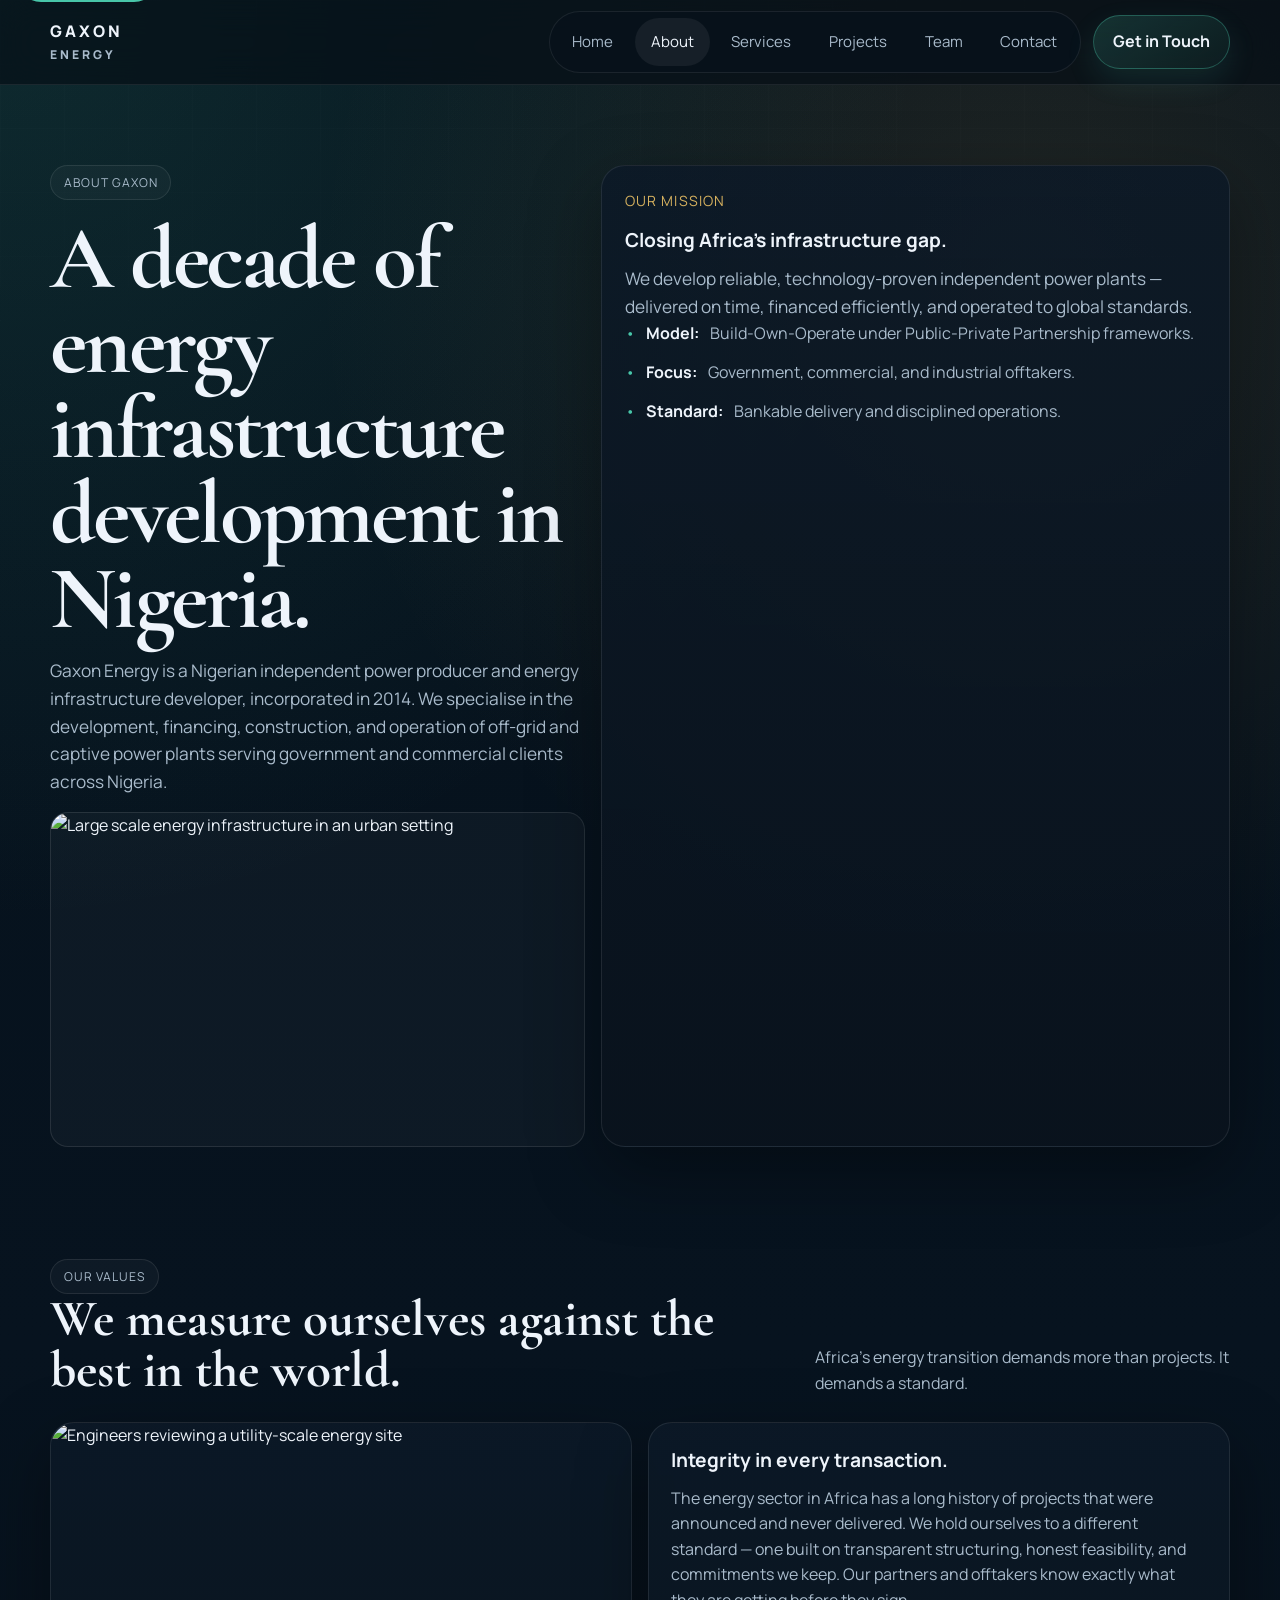
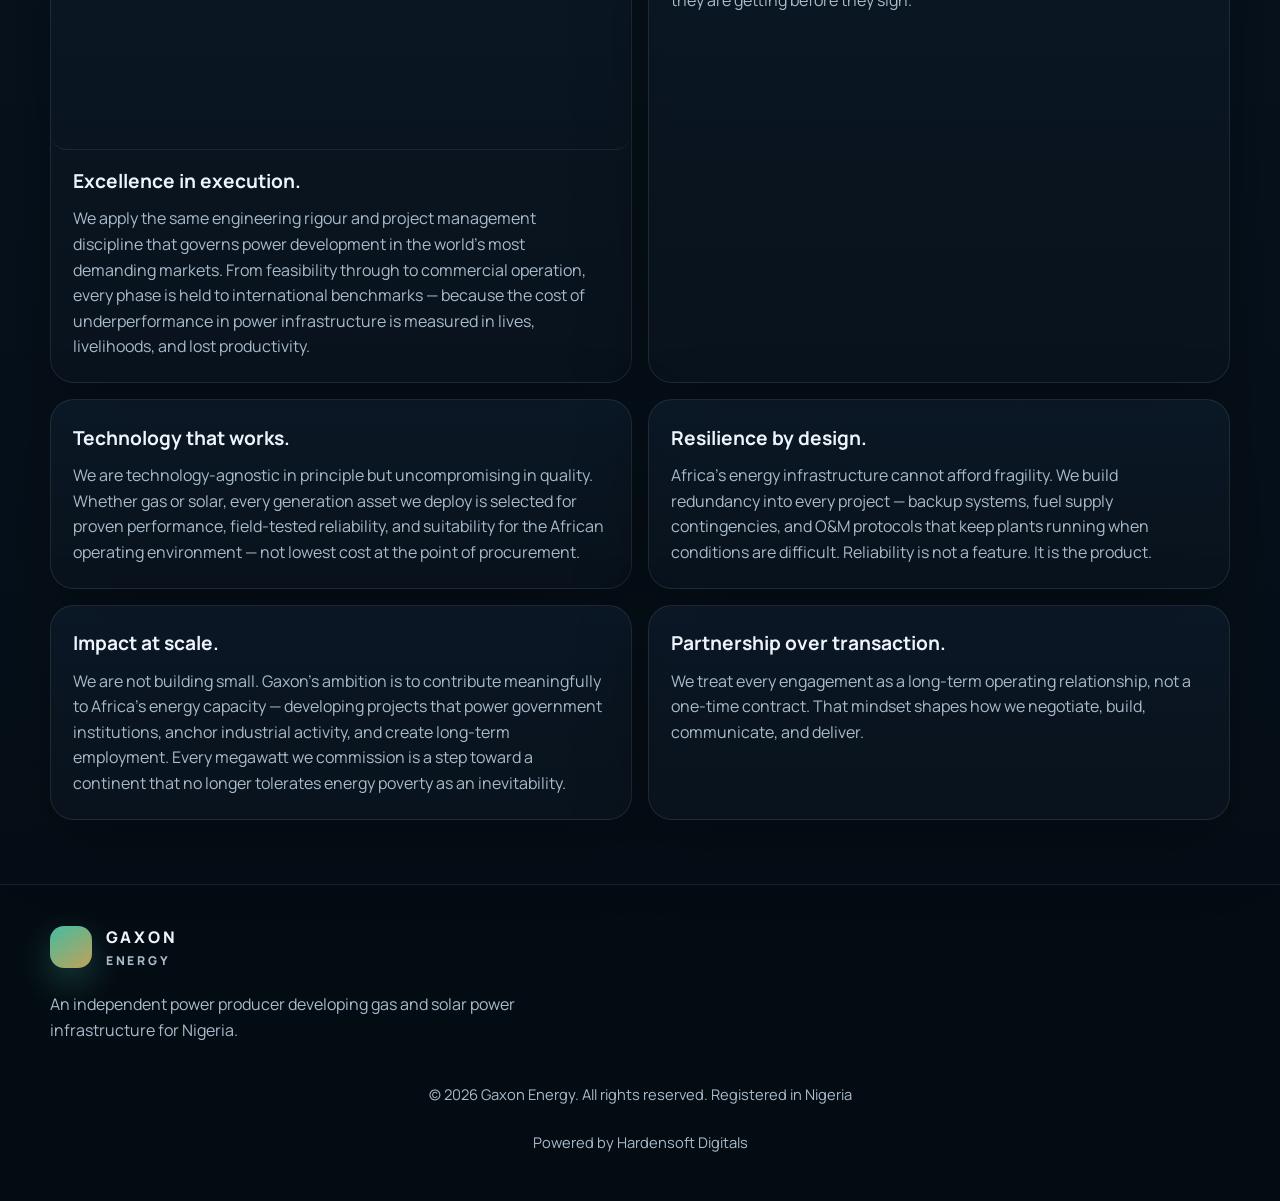
==== about.html @ ca0620dc "Add new project, services, team pages and accompanying styles and scripts - Created projects.html wi" ====
<!DOCTYPE html>
<html lang="en">
<head>
  <meta charset="UTF-8" />
  <meta name="viewport" content="width=device-width, initial-scale=1.0" />
  <meta name="theme-color" content="#07131f" />
  <title>About | Gaxon Energy</title>
  <link rel="preconnect" href="https://fonts.googleapis.com" />
  <link rel="preconnect" href="https://fonts.gstatic.com" crossorigin />
  <link href="https://fonts.googleapis.com/css2?family=Cormorant+Garamond:wght@500;600;700&family=Manrope:wght@400;500;600;700;800&display=swap" rel="stylesheet" />
  <link rel="stylesheet" href="styles.css" />
</head>
<body data-current="about">
  <a class="skip-link" href="#content">Skip to content</a>
  <header class="site-header">
    <div class="container header-shell">
      <a class="brand" href="index.html" aria-label="Gaxon Energy home"><span class="brand-text">GAXON <span>Energy</span></span></a>
      <nav class="nav" data-nav>
        <button class="menu-button" type="button" data-menu-button aria-expanded="false" aria-label="Toggle navigation"><span class="menu-icon" aria-hidden="true"></span></button>
        <div class="nav-links">
          <a data-nav-link data-page="home" href="index.html">Home</a>
          <a data-nav-link data-page="about" href="about.html">About</a>
          <a data-nav-link data-page="services" href="services.html">Services</a>
          <a data-nav-link data-page="projects" href="projects.html">Projects</a>
          <a data-nav-link data-page="team" href="team.html">Team</a>
          <a data-nav-link data-page="contact" href="contact.html">Contact</a>
        </div>
        <a class="nav-cta" href="contact.html">Get in Touch</a>
      </nav>
    </div>
  </header>

  <main id="content">
    <section class="page-hero">
      <div class="container story-grid reveal">
        <div>
          <span class="eyebrow">About Gaxon</span>
          <h1>A decade of energy infrastructure development in Nigeria.</h1>
          <p>Gaxon Energy is a Nigerian independent power producer and energy infrastructure developer, incorporated in 2014. We specialise in the development, financing, construction, and operation of off-grid and captive power plants serving government and commercial clients across Nigeria.</p>
          <div class="media-wrap" style="margin-top: 1rem;">
            <img src="https://images.unsplash.com/photo-1497436072909-60f360e1d4b1?auto=format&fit=crop&w=1400&q=80" alt="Large scale energy infrastructure in an urban setting" loading="lazy" />
          </div>
        </div>
        <div class="timeline-card">
          <span class="microcopy">Our mission</span>
          <h3>Closing Africa's infrastructure gap.</h3>
          <p>We develop reliable, technology-proven independent power plants — delivered on time, financed efficiently, and operated to global standards.</p>
          <ul>
            <li><strong>Model:</strong> Build-Own-Operate under Public-Private Partnership frameworks.</li>
            <li><strong>Focus:</strong> Government, commercial, and industrial offtakers.</li>
            <li><strong>Standard:</strong> Bankable delivery and disciplined operations.</li>
          </ul>
        </div>
      </div>
    </section>

    <section class="section">
      <div class="container">
        <div class="section-head reveal">
          <div>
            <span class="eyebrow">Our values</span>
            <h2>We measure ourselves against the best in the world.</h2>
          </div>
          <p>Africa's energy transition demands more than projects. It demands a standard.</p>
        </div>
        <div class="value-grid">
          <article class="value-card reveal">
            <div class="card-image">
              <img src="https://images.unsplash.com/photo-1466611653911-95081537e5b7?auto=format&fit=crop&w=1200&q=80" alt="Engineers reviewing a utility-scale energy site" loading="lazy" />
            </div>
            <h3>Excellence in execution.</h3>
            <p>We apply the same engineering rigour and project management discipline that governs power development in the world's most demanding markets. From feasibility through to commercial operation, every phase is held to international benchmarks — because the cost of underperformance in power infrastructure is measured in lives, livelihoods, and lost productivity.</p>
          </article>
          <article class="value-card reveal">
            <h3>Integrity in every transaction.</h3>
            <p>The energy sector in Africa has a long history of projects that were announced and never delivered. We hold ourselves to a different standard — one built on transparent structuring, honest feasibility, and commitments we keep. Our partners and offtakers know exactly what they are getting before they sign.</p>
          </article>
          <article class="value-card reveal">
            <h3>Technology that works.</h3>
            <p>We are technology-agnostic in principle but uncompromising in quality. Whether gas or solar, every generation asset we deploy is selected for proven performance, field-tested reliability, and suitability for the African operating environment — not lowest cost at the point of procurement.</p>
          </article>
          <article class="value-card reveal">
            <h3>Resilience by design.</h3>
            <p>Africa's energy infrastructure cannot afford fragility. We build redundancy into every project — backup systems, fuel supply contingencies, and O&amp;M protocols that keep plants running when conditions are difficult. Reliability is not a feature. It is the product.</p>
          </article>
          <article class="value-card reveal">
            <h3>Impact at scale.</h3>
            <p>We are not building small. Gaxon's ambition is to contribute meaningfully to Africa's energy capacity — developing projects that power government institutions, anchor industrial activity, and create long-term employment. Every megawatt we commission is a step toward a continent that no longer tolerates energy poverty as an inevitability.</p>
          </article>
          <article class="value-card reveal">
            <h3>Partnership over transaction.</h3>
            <p>We treat every engagement as a long-term operating relationship, not a one-time contract. That mindset shapes how we negotiate, build, communicate, and deliver.</p>
          </article>
        </div>
      </div>
    </section>
  </main>

   <footer class="site-footer">
    <div class="container footer-grid">
      <div>
        <a class="brand" href="index.html">
          <span class="brand-mark" aria-hidden="true"></span>
          <span class="brand-text">GAXON <span>Energy</span></span>
        </a>
        <p class="split-note">An independent power producer developing gas and solar power infrastructure for Nigeria.</p>
      </div>
    </div>
    <div class="container footer-meta">© 2026 Gaxon Energy. All rights reserved. Registered in Nigeria</div>
    <p class="hardensoft">Powered by <a href="https://hardensoft.com.ng/" target="_blank" rel="noreferrer">Hardensoft Digitals</a></p>
  </footer>
  <script src="script.js"></script>
</body>
</html>
---- styles.css ----
:root {
  --bg: #07131f;
  --bg-alt: #0d1d2b;
  --panel: rgba(11, 24, 38, 0.82);
  --panel-strong: #0f2234;
  --text: #eef4fb;
  --muted: #a9bbcb;
  --line: rgba(204, 223, 241, 0.12);
  --accent: #48c6a9;
  --accent-2: #d6b15f;
  --danger: #f17f6e;
  --shadow: 0 24px 70px rgba(0, 0, 0, 0.34);
  --radius-xl: 32px;
  --radius-lg: 24px;
  --radius-md: 18px;
  --radius-sm: 14px;
  --max: 1180px;
}

* {
  box-sizing: border-box;
}

html {
  scroll-behavior: smooth;
}

body {
  margin: 0;
  min-height: 100vh;
  color: var(--text);
  background:
    radial-gradient(circle at top left, rgba(72, 198, 169, 0.14), transparent 30%),
    radial-gradient(circle at 80% 10%, rgba(214, 177, 95, 0.13), transparent 26%),
    linear-gradient(180deg, #05111b 0%, var(--bg) 48%, #050d15 100%);
  font-family: 'Manrope', sans-serif;
  line-height: 1.6;
  overflow-x: hidden;
}

body::before {
  content: '';
  position: fixed;
  inset: 0;
  pointer-events: none;
  background-image:
    linear-gradient(rgba(255, 255, 255, 0.03) 1px, transparent 1px),
    linear-gradient(90deg, rgba(255, 255, 255, 0.03) 1px, transparent 1px);
  background-size: 64px 64px;
  mask-image: linear-gradient(180deg, rgba(0, 0, 0, 0.7), transparent 85%);
  opacity: 0.6;
}

img {
  max-width: 100%;
  display: block;
}

a {
  color: inherit;
  text-decoration: none;
}

button,
input,
textarea {
  font: inherit;
}

.container {
  width: min(calc(100% - 2rem), var(--max));
  margin: 0 auto;
}

.skip-link {
  position: absolute;
  left: 1rem;
  top: -3rem;
  z-index: 1000;
  padding: 0.75rem 1rem;
  background: var(--accent);
  color: #062117;
  border-radius: 999px;
  transition: top 0.2s ease;
}

.skip-link:focus {
  top: 1rem;
}

.site-header {
  position: sticky;
  top: 0;
  z-index: 50;
  backdrop-filter: blur(18px);
  background: rgba(5, 13, 21, 0.64);
  border-bottom: 1px solid rgba(255, 255, 255, 0.08);
}

.header-shell {
  display: flex;
  align-items: center;
  justify-content: space-between;
  gap: 1rem;
  min-height: 84px;
}

.brand {
  display: inline-flex;
  align-items: center;
  gap: 0.85rem;
  font-weight: 800;
  letter-spacing: 0.18em;
  text-transform: uppercase;
}

.brand-mark {
  width: 42px;
  height: 42px;
  border-radius: 14px;
  background:
    linear-gradient(145deg, rgba(72, 198, 169, 0.95), rgba(214, 177, 95, 0.9));
  box-shadow: 0 14px 34px rgba(72, 198, 169, 0.28);
}

.brand-text span {
  display: block;
  font-size: 0.76rem;
  color: var(--muted);
  letter-spacing: 0.24em;
}

.nav {
  display: flex;
  align-items: center;
  gap: 0.75rem;
}

.nav-links {
  display: flex;
  align-items: center;
  gap: 0.35rem;
  padding: 0.4rem;
  border: 1px solid rgba(255, 255, 255, 0.08);
  background: rgba(8, 18, 28, 0.82);
  border-radius: 999px;
}

.nav-links a {
  position: relative;
  padding: 0.72rem 1rem;
  color: var(--muted);
  font-size: 0.94rem;
  border-radius: 999px;
  transition: color 0.2s ease, background 0.2s ease, transform 0.2s ease;
}

.nav-links a:hover,
.nav-links a[aria-current='page'] {
  color: var(--text);
  background: rgba(255, 255, 255, 0.06);
}

.nav-cta {
  display: inline-flex;
  align-items: center;
  justify-content: center;
  gap: 0.45rem;
  padding: 0.82rem 1.2rem;
  border-radius: 999px;
  border: 1px solid rgba(72, 198, 169, 0.35);
  background: linear-gradient(145deg, rgba(72, 198, 169, 0.18), rgba(72, 198, 169, 0.06));
  color: var(--text);
  font-weight: 700;
  box-shadow: 0 12px 30px rgba(72, 198, 169, 0.12);
}

.menu-button {
  display: none;
  align-items: center;
  justify-content: center;
  width: 48px;
  height: 48px;
  border: 1px solid rgba(255, 255, 255, 0.08);
  border-radius: 14px;
  background: rgba(255, 255, 255, 0.04);
  color: var(--text);
}

.menu-icon {
  width: 18px;
  height: 2px;
  background: currentColor;
  position: relative;
  border-radius: 999px;
}

.menu-icon::before,
.menu-icon::after {
  content: '';
  position: absolute;
  left: 0;
  width: 18px;
  height: 2px;
  background: currentColor;
  border-radius: 999px;
}

.menu-icon::before { top: -6px; }
.menu-icon::after { top: 6px; }

.hero,
.page-hero {
  padding: 5rem 0 3rem;
}

.hero-grid {
  display: grid;
  grid-template-columns: 1.1fr 0.9fr;
  gap: 2rem;
  align-items: center;
}

.eyebrow {
  display: inline-flex;
  align-items: center;
  gap: 0.5rem;
  padding: 0.42rem 0.8rem;
  border: 1px solid rgba(255, 255, 255, 0.09);
  border-radius: 999px;
  color: var(--muted);
  background: rgba(255, 255, 255, 0.03);
  letter-spacing: 0.08em;
  text-transform: uppercase;
  font-size: 0.76rem;
}

.hero h1,
.page-hero h1 {
  margin: 1rem 0 1rem;
  font-family: 'Cormorant Garamond', serif;
  font-size: clamp(3rem, 7vw, 6.2rem);
  line-height: 0.95;
  letter-spacing: -0.03em;
}

.hero p,
.page-hero p {
  max-width: 62ch;
  margin: 0;
  color: var(--muted);
  font-size: 1.08rem;
}

.hero-actions {
  display: flex;
  flex-wrap: wrap;
  gap: 0.8rem;
  margin: 1.8rem 0 0;
}

.button,
.button-secondary {
  display: inline-flex;
  align-items: center;
  justify-content: center;
  gap: 0.5rem;
  padding: 0.95rem 1.3rem;
  border-radius: 999px;
  font-weight: 700;
  transition: transform 0.2s ease, border-color 0.2s ease, background 0.2s ease;
}

.button {
  background: linear-gradient(145deg, var(--accent), #78e6cb);
  color: #062117;
  box-shadow: 0 18px 40px rgba(72, 198, 169, 0.18);
}

.button-secondary {
  border: 1px solid rgba(255, 255, 255, 0.12);
  background: rgba(255, 255, 255, 0.03);
  color: var(--text);
}

.button:hover,
.button-secondary:hover,
.nav-cta:hover {
  transform: translateY(-1px);
}

.hero-card {
  position: relative;
  padding: 1.1rem;
  border-radius: var(--radius-xl);
  border: 1px solid rgba(255, 255, 255, 0.08);
  background: linear-gradient(180deg, rgba(16, 32, 48, 0.95), rgba(9, 19, 30, 0.92));
  box-shadow: var(--shadow);
  overflow: hidden;
}

.media-wrap {
  position: relative;
  overflow: hidden;
  border-radius: var(--radius-md);
  border: 1px solid rgba(255, 255, 255, 0.1);
  background: rgba(255, 255, 255, 0.03);
}

.media-wrap img {
  width: 100%;
  height: 100%;
  object-fit: cover;
  aspect-ratio: 16 / 10;
}

.hero-card .media-wrap {
  margin-bottom: 1rem;
}

.hero-card::before {
  content: '';
  position: absolute;
  inset: 0;
  background: radial-gradient(circle at top right, rgba(72, 198, 169, 0.2), transparent 34%),
    radial-gradient(circle at 20% 80%, rgba(214, 177, 95, 0.17), transparent 28%);
  pointer-events: none;
}

.hero-metrics {
  display: grid;
  grid-template-columns: repeat(2, minmax(0, 1fr));
  gap: 0.9rem;
}

.metric,
.feature-card,
.project-card,
.value-card,
.service-card,
.contact-card,
.timeline-card,
.team-card {
  position: relative;
  border: 1px solid rgba(255, 255, 255, 0.09);
  background: linear-gradient(180deg, rgba(12, 25, 39, 0.86), rgba(10, 19, 29, 0.92));
  border-radius: var(--radius-lg);
  box-shadow: var(--shadow);
}

.metric {
  padding: 1rem;
  min-height: 154px;
}

.metric .number {
  display: block;
  margin-bottom: 0.5rem;
  font-family: 'Cormorant Garamond', serif;
  font-size: 2.4rem;
  line-height: 1;
  color: var(--accent);
}

.metric p {
  margin: 0;
  color: var(--muted);
}

.strip {
  padding: 0.8rem 0 2rem;
}

.strip-grid {
  display: grid;
  grid-template-columns: repeat(4, minmax(0, 1fr));
  gap: 0.9rem;
}

.strip-item {
  padding: 1.1rem 1rem;
  border-radius: 999px;
  border: 1px solid rgba(255, 255, 255, 0.09);
  background: rgba(255, 255, 255, 0.03);
  text-align: center;
  color: var(--muted);
}

.section {
  padding: 4rem 0;
}

.section-head {
  display: flex;
  justify-content: space-between;
  gap: 1rem;
  margin-bottom: 1.6rem;
  align-items: end;
}

.section-head h2 {
  margin: 0;
  font-family: 'Cormorant Garamond', serif;
  font-size: clamp(2.2rem, 4vw, 3.4rem);
  line-height: 1;
}

.section-head p {
  margin: 0;
  color: var(--muted);
  max-width: 58ch;
}

.grid-2,
.grid-3,
.grid-4 {
  display: grid;
  gap: 1rem;
}

.grid-2 { grid-template-columns: repeat(2, minmax(0, 1fr)); }
.grid-3 { grid-template-columns: repeat(3, minmax(0, 1fr)); }
.grid-4 { grid-template-columns: repeat(4, minmax(0, 1fr)); }

.feature-card,
.service-card,
.value-card,
.timeline-card,
.team-card,
.contact-card,
.project-card {
  padding: 1.4rem;
}

.card-image {
  margin: -1.4rem -1.4rem 1rem;
  border-radius: var(--radius-lg) var(--radius-lg) 16px 16px;
  overflow: hidden;
  border-bottom: 1px solid rgba(255, 255, 255, 0.08);
}

.card-image img {
  width: 100%;
  aspect-ratio: 16 / 9;
  object-fit: cover;
}

.icon-badge {
  display: inline-flex;
  align-items: center;
  justify-content: center;
  width: 54px;
  height: 54px;
  border-radius: 18px;
  background: linear-gradient(145deg, rgba(72, 198, 169, 0.16), rgba(214, 177, 95, 0.12));
  border: 1px solid rgba(255, 255, 255, 0.08);
  font-size: 1.35rem;
  margin-bottom: 1rem;
}

.feature-card h3,
.service-card h3,
.value-card h3,
.team-card h3,
.contact-card h3,
.timeline-card h3,
.project-card h3 {
  margin: 0 0 0.6rem;
  font-size: 1.2rem;
}

.feature-card p,
.service-card p,
.value-card p,
.team-card p,
.contact-card p,
.timeline-card p,
.project-card p {
  margin: 0;
  color: var(--muted);
}

.project-hero {
  display: grid;
  grid-template-columns: 1.15fr 0.85fr;
  gap: 1rem;
  align-items: stretch;
}

.project-banner {
  padding: 1.4rem;
  border-radius: var(--radius-lg);
  background: linear-gradient(145deg, rgba(72, 198, 169, 0.15), rgba(12, 24, 38, 0.96));
  border: 1px solid rgba(255, 255, 255, 0.08);
}

.project-banner .kicker {
  display: inline-flex;
  margin-bottom: 0.8rem;
  padding: 0.42rem 0.75rem;
  border-radius: 999px;
  border: 1px solid rgba(255, 255, 255, 0.08);
  color: var(--muted);
  font-size: 0.84rem;
}

.project-banner h3 {
  margin: 0 0 0.6rem;
  font-family: 'Cormorant Garamond', serif;
  font-size: clamp(2rem, 4vw, 3rem);
  line-height: 1;
}

.project-meta {
  display: flex;
  flex-wrap: wrap;
  gap: 0.5rem;
  margin: 1rem 0;
}

.pill {
  display: inline-flex;
  align-items: center;
  gap: 0.4rem;
  padding: 0.5rem 0.8rem;
  border-radius: 999px;
  background: rgba(255, 255, 255, 0.04);
  border: 1px solid rgba(255, 255, 255, 0.08);
  color: var(--muted);
  font-size: 0.9rem;
}

.cta-card {
  display: grid;
  gap: 1rem;
  align-content: start;
}

.link-arrow {
  display: inline-flex;
  align-items: center;
  gap: 0.45rem;
  color: var(--accent);
  font-weight: 700;
}

.split-note {
  color: var(--muted);
  max-width: 64ch;
}

.story-grid {
  display: grid;
  grid-template-columns: 0.92fr 1.08fr;
  gap: 1rem;
}

.value-grid {
  display: grid;
  grid-template-columns: repeat(2, minmax(0, 1fr));
  gap: 1rem;
}

.value-card {
  min-height: 100%;
}

.timeline-card ul,
.contact-list,
.detail-list {
  list-style: none;
  margin: 0;
  padding: 0;
  display: grid;
  gap: 0.85rem;
}

.timeline-card li,
.contact-list li,
.detail-list li {
  display: flex;
  gap: 0.7rem;
  color: var(--muted);
}

.timeline-card li strong,
.contact-list strong,
.detail-list strong {
  color: var(--text);
}

.timeline-card li::before,
.contact-list li::before,
.detail-list li::before {
  content: '•';
  color: var(--accent);
  flex: none;
}

.team-card .role,
.microcopy {
  display: inline-block;
  margin-bottom: 0.75rem;
  color: var(--accent-2);
  font-size: 0.88rem;
  text-transform: uppercase;
  letter-spacing: 0.08em;
}

.contact-panel {
  display: grid;
  grid-template-columns: 1fr 0.9fr;
  gap: 1rem;
}

.contact-card a {
  color: var(--text);
}

.form {
  display: grid;
  gap: 0.9rem;
}

.field {
  display: grid;
  gap: 0.45rem;
}

.field label {
  font-size: 0.9rem;
  color: var(--muted);
}

.field input,
.field textarea {
  width: 100%;
  padding: 0.95rem 1rem;
  border-radius: 16px;
  border: 1px solid rgba(255, 255, 255, 0.09);
  background: rgba(255, 255, 255, 0.04);
  color: var(--text);
}

.field textarea {
  min-height: 160px;
  resize: vertical;
}

.site-footer {
  padding: 2.5rem 0 2rem;
  border-top: 1px solid rgba(255, 255, 255, 0.08);
  background: rgba(4, 11, 18, 0.55);
}

.footer-grid {
  display: grid;
  grid-template-columns: 1.2fr 0.8fr 0.8fr;
  gap: 1rem;
  align-items: start;
}

.footer-links {
  display: grid;
  gap: 0.6rem;
  color: var(--muted);
}

.footer-links a:hover {
  color: var(--text);
}

.footer-meta, .hardensoft {
    text-align: center;
  margin-top: 1.5rem;
  color: var(--muted);
  font-size: 0.92rem;
}

.reveal {
  opacity: 0;
  transform: translateY(20px);
  transition: opacity 0.7s ease, transform 0.7s ease;
}

.reveal.is-visible {
  opacity: 1;
  transform: translateY(0);
}

.menu-open .nav-links {
  display: flex;
}

@media (max-width: 1060px) {
  .hero-grid,
  .project-hero,
  .story-grid,
  .contact-panel,
  .footer-grid {
    grid-template-columns: 1fr;
  }

  .strip-grid,
  .grid-4 {
    grid-template-columns: repeat(2, minmax(0, 1fr));
  }
}

@media (max-width: 760px) {
  .header-shell {
    min-height: 76px;
  }

  .menu-button {
    display: inline-flex;
  }

  .nav {
    position: relative;
  }

  .nav-links {
    display: none;
    position: absolute;
    top: calc(100% + 0.7rem);
    right: 0;
    width: min(92vw, 340px);
    padding: 0.65rem;
    border-radius: 22px;
    flex-direction: column;
    align-items: stretch;
    background: rgba(8, 18, 28, 0.98);
    box-shadow: var(--shadow);
  }

  .nav-links a {
    width: 100%;
  }

  .nav-cta {
    display: none;
  }

  .hero,
  .page-hero,
  .section {
    padding-left: 0;
    padding-right: 0;
  }

  .strip-grid,
  .grid-2,
  .grid-3,
  .grid-4,
  .value-grid,
  .hero-metrics {
    grid-template-columns: 1fr;
  }

  .section-head {
    flex-direction: column;
    align-items: start;
  }

  .button,
  .button-secondary {
    width: 100%;
  }
}
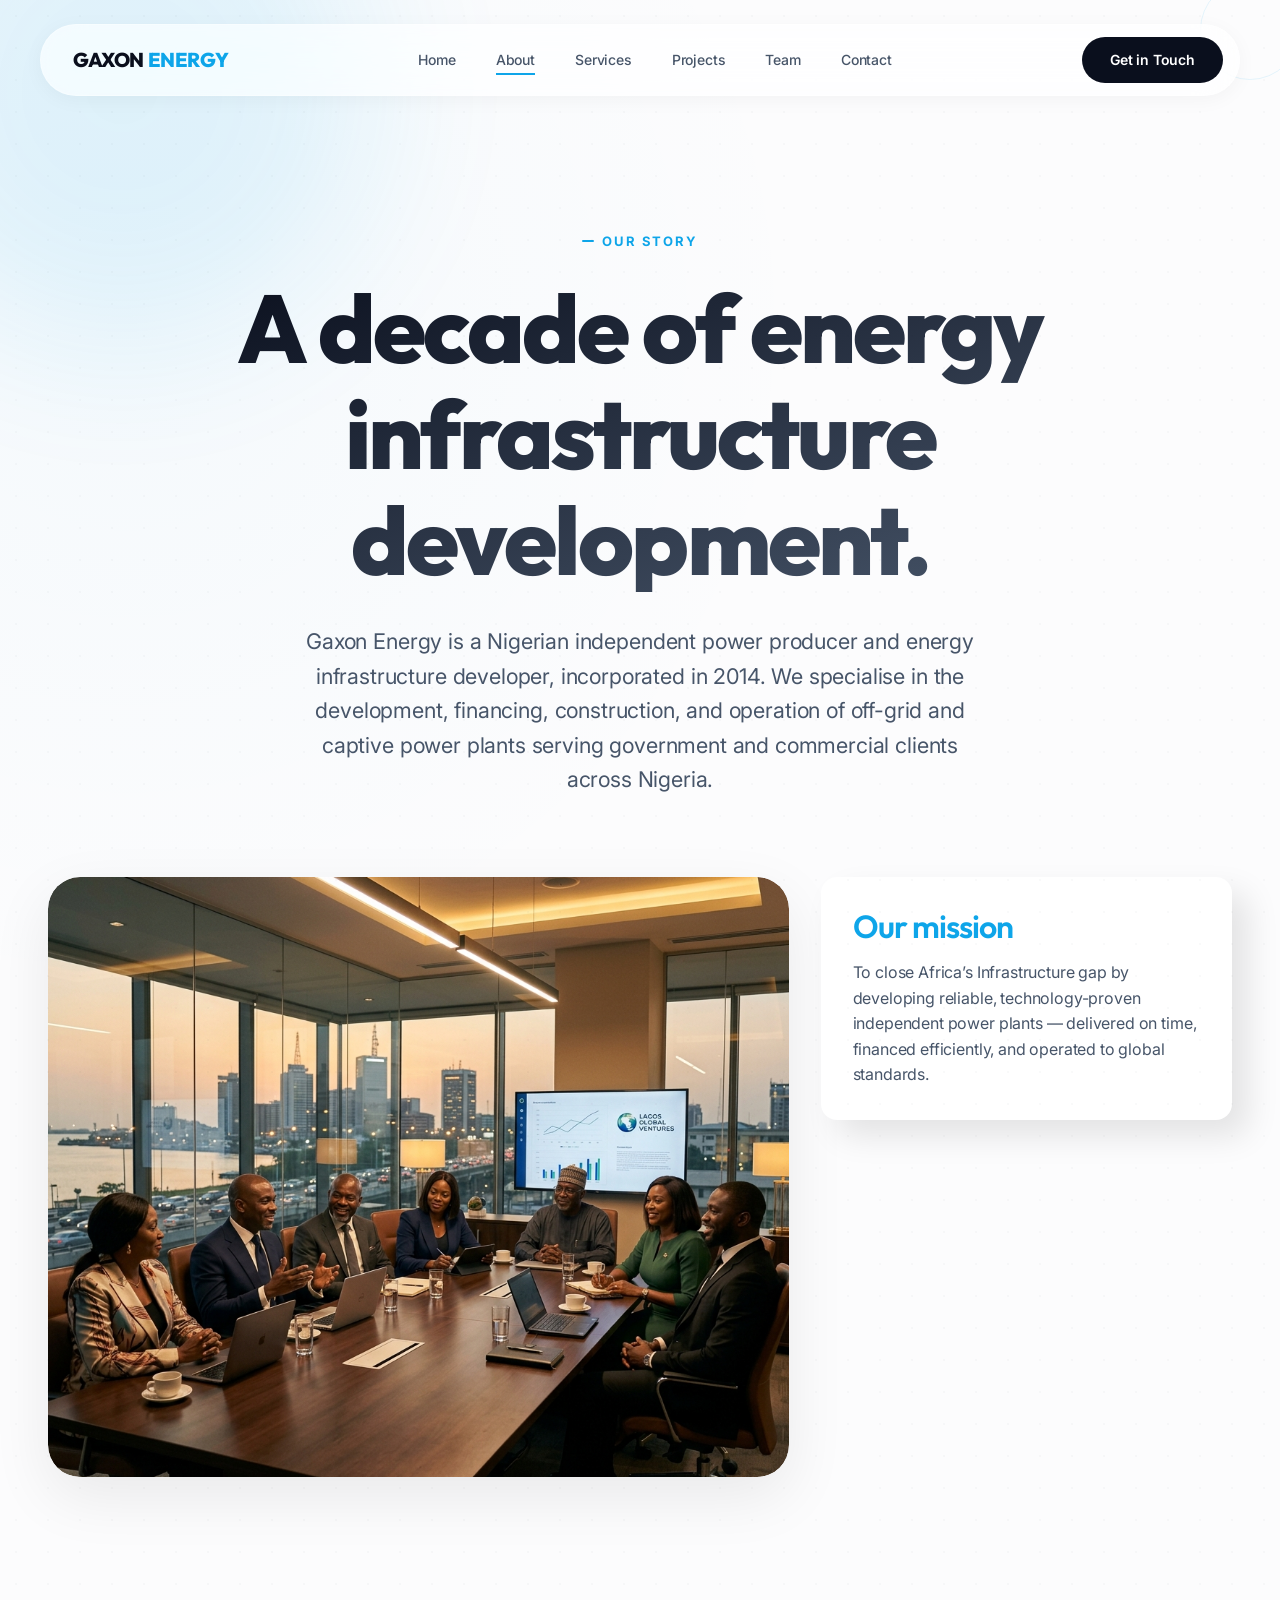
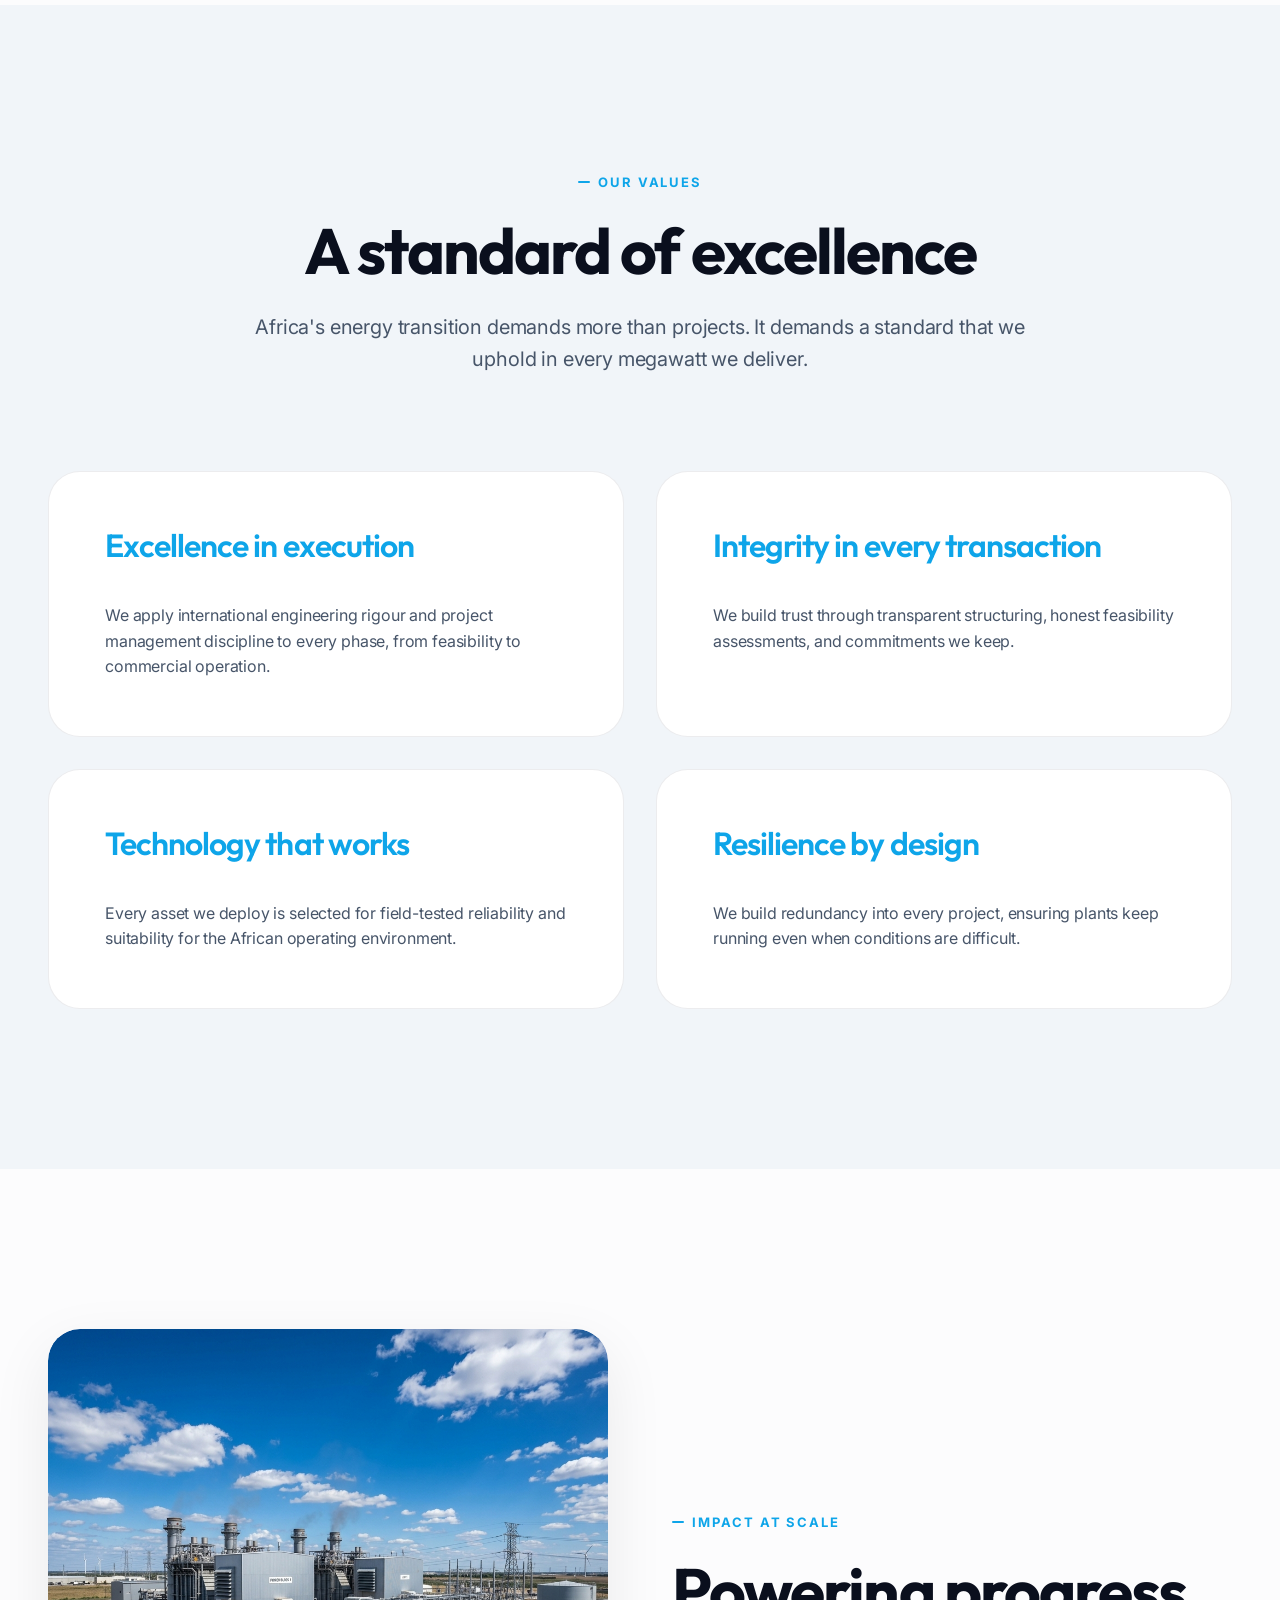
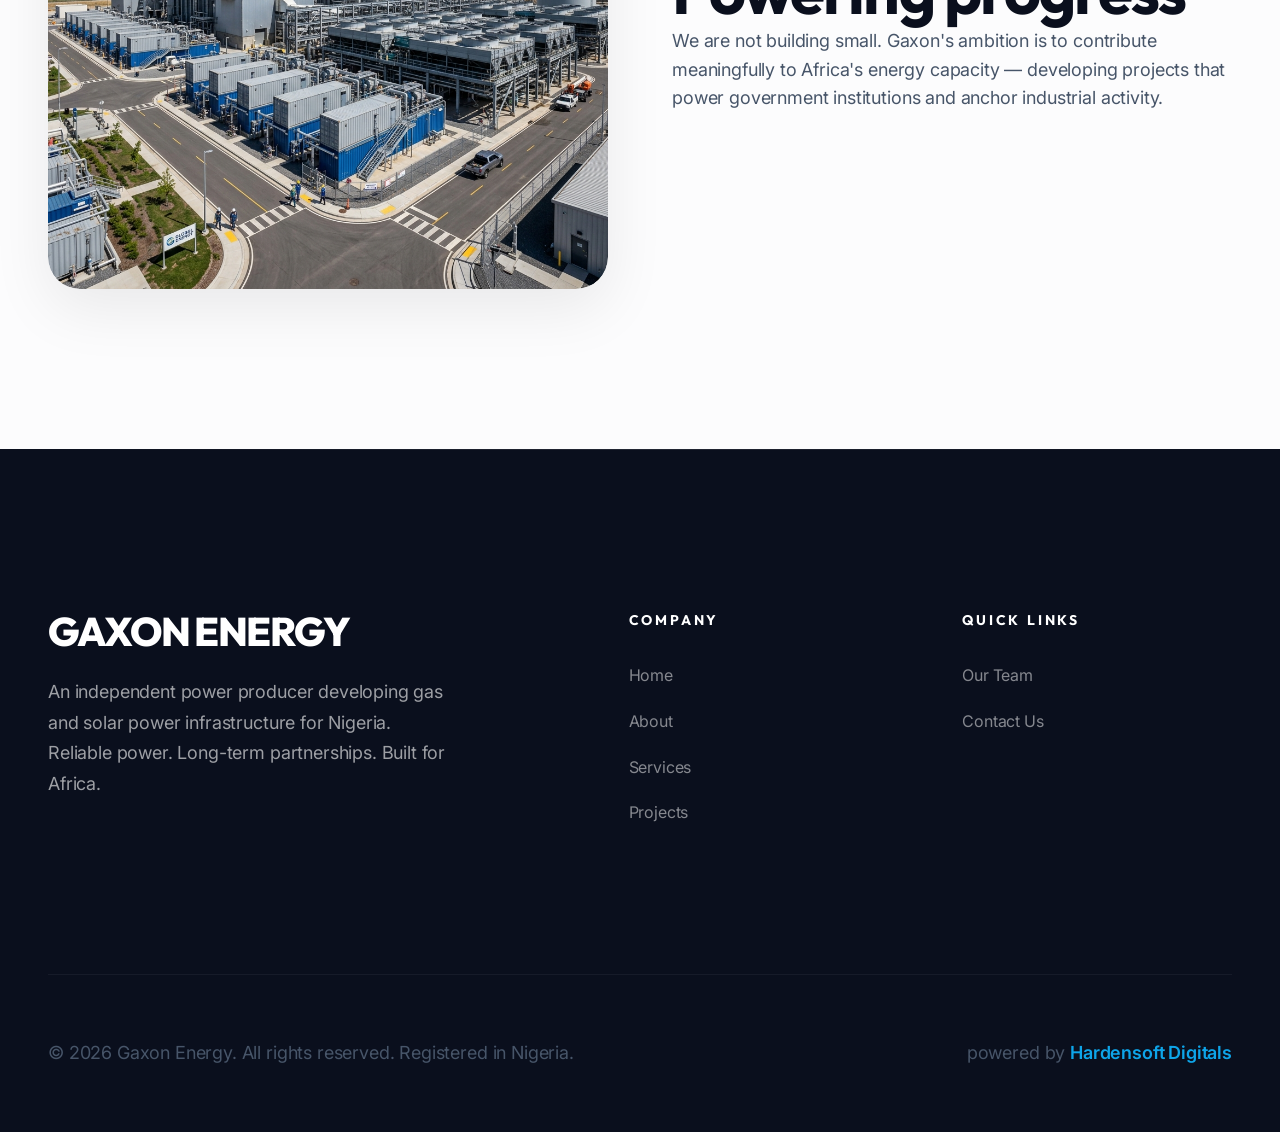
==== commit 56d13fb0: "refactor: redesign contact, about, and team pages with new visual assets and updated layout structur" ====
--- a/about.html
+++ b/about.html
@@ -3,112 +3,134 @@
 <head>
   <meta charset="UTF-8" />
   <meta name="viewport" content="width=device-width, initial-scale=1.0" />
-  <meta name="theme-color" content="#07131f" />
-  <title>About | Gaxon Energy</title>
-  <link rel="preconnect" href="https://fonts.googleapis.com" />
-  <link rel="preconnect" href="https://fonts.gstatic.com" crossorigin />
-  <link href="https://fonts.googleapis.com/css2?family=Cormorant+Garamond:wght@500;600;700&family=Manrope:wght@400;500;600;700;800&display=swap" rel="stylesheet" />
+  <meta name="theme-color" content="#0ea5e9" />
+  <title>About Us | Gaxon Energy</title>
   <link rel="stylesheet" href="styles.css" />
 </head>
-<body data-current="about">
-  <a class="skip-link" href="#content">Skip to content</a>
+<body>
   <header class="site-header">
-    <div class="container header-shell">
-      <a class="brand" href="index.html" aria-label="Gaxon Energy home"><span class="brand-text">GAXON <span>Energy</span></span></a>
-      <nav class="nav" data-nav>
-        <button class="menu-button" type="button" data-menu-button aria-expanded="false" aria-label="Toggle navigation"><span class="menu-icon" aria-hidden="true"></span></button>
-        <div class="nav-links">
-          <a data-nav-link data-page="home" href="index.html">Home</a>
-          <a data-nav-link data-page="about" href="about.html">About</a>
-          <a data-nav-link data-page="services" href="services.html">Services</a>
-          <a data-nav-link data-page="projects" href="projects.html">Projects</a>
-          <a data-nav-link data-page="team" href="team.html">Team</a>
-          <a data-nav-link data-page="contact" href="contact.html">Contact</a>
-        </div>
-        <a class="nav-cta" href="contact.html">Get in Touch</a>
+    <div class="container header-container">
+      <a class="brand" href="index.html" aria-label="Gaxon Energy Home">
+        GAXON <span>ENERGY</span>
+      </a>
+      <nav class="nav-links">
+        <a href="index.html">Home</a>
+        <a href="about.html" class="active">About</a>
+        <a href="services.html">Services</a>
+        <a href="projects.html">Projects</a>
+        <a href="team.html">Team</a>
+        <a href="contact.html">Contact</a>
       </nav>
+      <a class="nav-cta" href="contact.html">Get in Touch</a>
     </div>
   </header>
 
   <main id="content">
-    <section class="page-hero">
-      <div class="container story-grid reveal">
-        <div>
-          <span class="eyebrow">About Gaxon</span>
-          <h1>A decade of energy infrastructure development in Nigeria.</h1>
+    <section class="hero reveal">
+      <div class="bg-pattern-grid" style="position: absolute; inset: 0; opacity: 0.3;"></div>
+      <div class="shape-blob animate-float" style="top: -10%; left: -10%; width: 500px; height: 500px; opacity: 0.1;"></div>
+      <div class="container">
+        <div class="hero-content">
+          <span class="eyebrow">Our Story</span>
+          <h1>A decade of energy infrastructure development.</h1>
           <p>Gaxon Energy is a Nigerian independent power producer and energy infrastructure developer, incorporated in 2014. We specialise in the development, financing, construction, and operation of off-grid and captive power plants serving government and commercial clients across Nigeria.</p>
-          <div class="media-wrap" style="margin-top: 1rem;">
-            <img src="https://images.unsplash.com/photo-1497436072909-60f360e1d4b1?auto=format&fit=crop&w=1400&q=80" alt="Large scale energy infrastructure in an urban setting" loading="lazy" />
+        </div>
+        
+        <div class="hero-grid">
+          <div class="hero-image-main">
+            <img src="gaxon_experienced_leadership_1777504709711.png" alt="Gaxon Team" style="border-radius: var(--radius-lg);" />
           </div>
-        </div>
-        <div class="timeline-card">
-          <span class="microcopy">Our mission</span>
-          <h3>Closing Africa's infrastructure gap.</h3>
-          <p>We develop reliable, technology-proven independent power plants — delivered on time, financed efficiently, and operated to global standards.</p>
-          <ul>
-            <li><strong>Model:</strong> Build-Own-Operate under Public-Private Partnership frameworks.</li>
-            <li><strong>Focus:</strong> Government, commercial, and industrial offtakers.</li>
-            <li><strong>Standard:</strong> Bankable delivery and disciplined operations.</li>
-          </ul>
+          <div class="" style="background-color: white; color: #0b1120ff; padding: 2rem; border-radius: 1rem; box-shadow: 1rem 1rem 2rem rgba(0, 0, 0, 0.1); height: fit-content;">
+            <div class="shape-circle-outline" style="top: -20px; right: -20px; width: 100px; height: 100px;"></div>
+            <h3 style="color: var(--brand-primary); margin-bottom: 1rem;">Our mission</h3>
+            <p style="font-size: 1rem;">To close Africa’s Infrastructure gap by developing reliable, technology-proven independent power plants — delivered on time, financed efficiently, and operated to global standards.</p>
+          </div>
         </div>
       </div>
     </section>
 
-    <section class="section">
+    <section class="section bg-pattern-grid" style="background: var(--bg-subtle); position: relative; overflow: hidden;">
+      <div class="shape-arc animate-float" style="top: 10%; right: -50px; opacity: 0.05;"></div>
       <div class="container">
-        <div class="section-head reveal">
-          <div>
-            <span class="eyebrow">Our values</span>
-            <h2>We measure ourselves against the best in the world.</h2>
+        <div class="section-header centered reveal">
+          <span class="eyebrow">Our Values</span>
+          <h2>A standard of excellence</h2>
+          <p>Africa's energy transition demands more than projects. It demands a standard that we uphold in every megawatt we deliver.</p>
+        </div>
+        
+        <div class="grid grid-2">
+          <div class="feature-card reveal">
+            <h3 style="color: var(--brand-primary); margin-bottom: 1rem;">Excellence in execution</h3>
+            <p style="font-size: 1rem;">We apply international engineering rigour and project management discipline to every phase, from feasibility to commercial operation.</p>
           </div>
-          <p>Africa's energy transition demands more than projects. It demands a standard.</p>
+          <div class="feature-card reveal">
+            <h3 style="color: var(--brand-primary); margin-bottom: 1rem;">Integrity in every transaction</h3>
+            <p style="font-size: 1rem;">We build trust through transparent structuring, honest feasibility assessments, and commitments we keep.</p>
+          </div>
+          <div class="feature-card reveal">
+            <h3 style="color: var(--brand-primary); margin-bottom: 1rem;">Technology that works</h3>
+            <p style="font-size: 1rem;">Every asset we deploy is selected for field-tested reliability and suitability for the African operating environment.</p>
+          </div>
+          <div class="feature-card reveal">
+            <h3 style="color: var(--brand-primary); margin-bottom: 1rem;">Resilience by design</h3>
+            <p style="font-size: 1rem;">We build redundancy into every project, ensuring plants keep running even when conditions are difficult.</p>
+          </div>
         </div>
-        <div class="value-grid">
-          <article class="value-card reveal">
-            <div class="card-image">
-              <img src="https://images.unsplash.com/photo-1466611653911-95081537e5b7?auto=format&fit=crop&w=1200&q=80" alt="Engineers reviewing a utility-scale energy site" loading="lazy" />
-            </div>
-            <h3>Excellence in execution.</h3>
-            <p>We apply the same engineering rigour and project management discipline that governs power development in the world's most demanding markets. From feasibility through to commercial operation, every phase is held to international benchmarks — because the cost of underperformance in power infrastructure is measured in lives, livelihoods, and lost productivity.</p>
-          </article>
-          <article class="value-card reveal">
-            <h3>Integrity in every transaction.</h3>
-            <p>The energy sector in Africa has a long history of projects that were announced and never delivered. We hold ourselves to a different standard — one built on transparent structuring, honest feasibility, and commitments we keep. Our partners and offtakers know exactly what they are getting before they sign.</p>
-          </article>
-          <article class="value-card reveal">
-            <h3>Technology that works.</h3>
-            <p>We are technology-agnostic in principle but uncompromising in quality. Whether gas or solar, every generation asset we deploy is selected for proven performance, field-tested reliability, and suitability for the African operating environment — not lowest cost at the point of procurement.</p>
-          </article>
-          <article class="value-card reveal">
-            <h3>Resilience by design.</h3>
-            <p>Africa's energy infrastructure cannot afford fragility. We build redundancy into every project — backup systems, fuel supply contingencies, and O&amp;M protocols that keep plants running when conditions are difficult. Reliability is not a feature. It is the product.</p>
-          </article>
-          <article class="value-card reveal">
-            <h3>Impact at scale.</h3>
-            <p>We are not building small. Gaxon's ambition is to contribute meaningfully to Africa's energy capacity — developing projects that power government institutions, anchor industrial activity, and create long-term employment. Every megawatt we commission is a step toward a continent that no longer tolerates energy poverty as an inevitability.</p>
-          </article>
-          <article class="value-card reveal">
-            <h3>Partnership over transaction.</h3>
-            <p>We treat every engagement as a long-term operating relationship, not a one-time contract. That mindset shapes how we negotiate, build, communicate, and deliver.</p>
-          </article>
+      </div>
+    </section>
+
+    <section class="section" style="position: relative; overflow: hidden;">
+      <div class="bg-pattern-lines" style="position: absolute; inset: 0; opacity: 0.05;"></div>
+      <div class="container">
+        <div class="grid grid-2" style="align-items: center; gap: 4rem;">
+          <div class="hero-image-main reveal" style="position: relative;">
+            <div class="shape-arc" style="top: -50px; left: -50px; width: 200px; height: 200px; border-width: 10px;"></div>
+            <img src="gaxon_gas_power_delivery_1777504877862.png" alt="Impact at scale" style="border-radius: var(--radius-lg);" />
+          </div>
+          <div class="reveal">
+            <span class="eyebrow">Impact at scale</span>
+            <h2>Powering progress</h2>
+            <p>We are not building small. Gaxon's ambition is to contribute meaningfully to Africa's energy capacity — developing projects that power government institutions and anchor industrial activity.</p>
+          </div>
         </div>
       </div>
     </section>
   </main>
 
-   <footer class="site-footer">
-    <div class="container footer-grid">
-      <div>
-        <a class="brand" href="index.html">
-          <span class="brand-mark" aria-hidden="true"></span>
-          <span class="brand-text">GAXON <span>Energy</span></span>
-        </a>
-        <p class="split-note">An independent power producer developing gas and solar power infrastructure for Nigeria.</p>
+  <footer class="site-footer">
+    <div class="container">
+      <div class="footer-top">
+        <div class="footer-info">
+          <h4>GAXON ENERGY</h4>
+          <p>An independent power producer developing gas and solar power infrastructure for Nigeria. Reliable power. Long-term partnerships. Built for Africa.</p>
+        </div>
+        <div class="footer-grid">
+          <div class="footer-column">
+            <h5>Company</h5>
+            <ul class="footer-links">
+              <li><a href="index.html">Home</a></li>
+              <li><a href="about.html">About</a></li>
+              <li><a href="services.html">Services</a></li>
+              <li><a href="projects.html">Projects</a></li>
+            </ul>
+          </div>
+          <div class="footer-column">
+            <h5>Quick Links</h5>
+            <ul class="footer-links">
+              <li><a href="team.html">Our Team</a></li>
+              <li><a href="contact.html">Contact Us</a></li>
+            </ul>
+          </div>
+        </div>
+      </div>
+
+      <div class="footer-bottom">
+        <p>© 2026 Gaxon Energy. All rights reserved. Registered in Nigeria.</p>
+        <p>powered by <a href="https://hardensoft.com.ng/" target="_blank" style="color: var(--brand-primary); text-decoration: none; font-weight: 600;">Hardensoft Digitals</a></p>
       </div>
     </div>
-    <div class="container footer-meta">© 2026 Gaxon Energy. All rights reserved. Registered in Nigeria</div>
-    <p class="hardensoft">Powered by <a href="https://hardensoft.com.ng/" target="_blank" rel="noreferrer">Hardensoft Digitals</a></p>
   </footer>
+
   <script src="script.js"></script>
 </body>
 </html>
--- a/styles.css
+++ b/styles.css
@@ -1,686 +1,841 @@
+@import url('https://fonts.googleapis.com/css2?family=Inter:wght@300;400;500;600;700&family=Outfit:wght@400;500;600;700;800&display=swap');
+
 :root {
-  --bg: #07131f;
-  --bg-alt: #0d1d2b;
-  --panel: rgba(11, 24, 38, 0.82);
-  --panel-strong: #0f2234;
-  --text: #eef4fb;
-  --muted: #a9bbcb;
-  --line: rgba(204, 223, 241, 0.12);
-  --accent: #48c6a9;
-  --accent-2: #d6b15f;
-  --danger: #f17f6e;
-  --shadow: 0 24px 70px rgba(0, 0, 0, 0.34);
-  --radius-xl: 32px;
-  --radius-lg: 24px;
-  --radius-md: 18px;
-  --radius-sm: 14px;
-  --max: 1180px;
-}
-
-* {
+  /* Color Palette - Refined */
+  --bg-primary: #fcfcfd;
+  --bg-secondary: #ffffff;
+  --bg-accent: #0a0f1d; /* Deep Midnight */
+  --bg-subtle: #f1f5f9;
+  
+  --text-primary: #0a0f1d;
+  --text-secondary: #475569;
+  --text-muted: #94a3b8;
+  --text-on-accent: #ffffff;
+  
+  --brand-primary: #0ea5e9; /* Professional Sky Blue */
+  --brand-secondary: #0284c7;
+  --brand-accent: #14b8a6; /* Teal accent */
+  --brand-light: rgba(14, 165, 233, 0.08);
+  
+  --border: rgba(15, 23, 42, 0.08);
+  --border-light: rgba(15, 23, 42, 0.04);
+  
+  --shadow-sm: 0 2px 4px rgba(0,0,0,0.02);
+  --shadow-md: 0 4px 20px rgba(0,0,0,0.04);
+  --shadow-lg: 0 10px 40px rgba(0,0,0,0.06);
+  --shadow-xl: 0 20px 60px rgba(0,0,0,0.08);
+  
+  --radius-sm: 12px;
+  --radius-md: 16px;
+  --radius-lg: 32px;
+  --radius-full: 100px;
+  
+  --container-max: 1400px;
+  --section-padding: 10rem;
+  
+  --transition-fast: 0.2s cubic-bezier(0.4, 0, 0.2, 1);
+  --transition-base: 0.4s cubic-bezier(0.4, 0, 0.2, 1);
+  --transition-slow: 0.7s cubic-bezier(0.4, 0, 0.2, 1);
+}
+
+
+/* Reset & Base */
+*, *::before, *::after {
   box-sizing: border-box;
+  margin: 0;
+  padding: 0;
 }
 
 html {
   scroll-behavior: smooth;
+  font-size: 16px;
 }
 
 body {
-  margin: 0;
-  min-height: 100vh;
-  color: var(--text);
-  background:
-    radial-gradient(circle at top left, rgba(72, 198, 169, 0.14), transparent 30%),
-    radial-gradient(circle at 80% 10%, rgba(214, 177, 95, 0.13), transparent 26%),
-    linear-gradient(180deg, #05111b 0%, var(--bg) 48%, #050d15 100%);
-  font-family: 'Manrope', sans-serif;
+  font-family: 'Inter', -apple-system, BlinkMacSystemFont, sans-serif;
+  background-color: var(--bg-primary);
+  color: var(--text-primary);
   line-height: 1.6;
+  -webkit-font-smoothing: antialiased;
   overflow-x: hidden;
-}
-
-body::before {
-  content: '';
-  position: fixed;
-  inset: 0;
-  pointer-events: none;
-  background-image:
-    linear-gradient(rgba(255, 255, 255, 0.03) 1px, transparent 1px),
-    linear-gradient(90deg, rgba(255, 255, 255, 0.03) 1px, transparent 1px);
-  background-size: 64px 64px;
-  mask-image: linear-gradient(180deg, rgba(0, 0, 0, 0.7), transparent 85%);
-  opacity: 0.6;
+  letter-spacing: -0.01em;
+}
+
+body.overflow-hidden {
+  overflow: hidden;
 }
 
 img {
   max-width: 100%;
   display: block;
+  object-fit: cover;
 }
 
 a {
   color: inherit;
   text-decoration: none;
-}
-
-button,
-input,
-textarea {
+  transition: var(--transition-base);
+}
+
+button {
   font: inherit;
-}
-
-.container {
-  width: min(calc(100% - 2rem), var(--max));
-  margin: 0 auto;
-}
-
-.skip-link {
-  position: absolute;
-  left: 1rem;
-  top: -3rem;
-  z-index: 1000;
-  padding: 0.75rem 1rem;
-  background: var(--accent);
-  color: #062117;
-  border-radius: 999px;
-  transition: top 0.2s ease;
-}
-
-.skip-link:focus {
-  top: 1rem;
-}
-
-.site-header {
-  position: sticky;
-  top: 0;
-  z-index: 50;
-  backdrop-filter: blur(18px);
-  background: rgba(5, 13, 21, 0.64);
-  border-bottom: 1px solid rgba(255, 255, 255, 0.08);
-}
-
-.header-shell {
-  display: flex;
-  align-items: center;
-  justify-content: space-between;
-  gap: 1rem;
-  min-height: 84px;
-}
-
-.brand {
-  display: inline-flex;
-  align-items: center;
-  gap: 0.85rem;
-  font-weight: 800;
-  letter-spacing: 0.18em;
-  text-transform: uppercase;
-}
-
-.brand-mark {
-  width: 42px;
-  height: 42px;
-  border-radius: 14px;
-  background:
-    linear-gradient(145deg, rgba(72, 198, 169, 0.95), rgba(214, 177, 95, 0.9));
-  box-shadow: 0 14px 34px rgba(72, 198, 169, 0.28);
-}
-
-.brand-text span {
-  display: block;
-  font-size: 0.76rem;
-  color: var(--muted);
-  letter-spacing: 0.24em;
-}
-
-.nav {
-  display: flex;
-  align-items: center;
-  gap: 0.75rem;
-}
-
-.nav-links {
-  display: flex;
-  align-items: center;
-  gap: 0.35rem;
-  padding: 0.4rem;
-  border: 1px solid rgba(255, 255, 255, 0.08);
-  background: rgba(8, 18, 28, 0.82);
-  border-radius: 999px;
-}
-
-.nav-links a {
-  position: relative;
-  padding: 0.72rem 1rem;
-  color: var(--muted);
-  font-size: 0.94rem;
-  border-radius: 999px;
-  transition: color 0.2s ease, background 0.2s ease, transform 0.2s ease;
-}
-
-.nav-links a:hover,
-.nav-links a[aria-current='page'] {
-  color: var(--text);
-  background: rgba(255, 255, 255, 0.06);
-}
-
-.nav-cta {
-  display: inline-flex;
-  align-items: center;
-  justify-content: center;
-  gap: 0.45rem;
-  padding: 0.82rem 1.2rem;
-  border-radius: 999px;
-  border: 1px solid rgba(72, 198, 169, 0.35);
-  background: linear-gradient(145deg, rgba(72, 198, 169, 0.18), rgba(72, 198, 169, 0.06));
-  color: var(--text);
+  cursor: pointer;
+  border: none;
+  background: none;
+  transition: var(--transition-base);
+}
+
+/* Typography */
+h1, h2, h3, h4 {
+  font-family: 'Outfit', sans-serif;
   font-weight: 700;
-  box-shadow: 0 12px 30px rgba(72, 198, 169, 0.12);
-}
-
-.menu-button {
-  display: none;
-  align-items: center;
-  justify-content: center;
-  width: 48px;
-  height: 48px;
-  border: 1px solid rgba(255, 255, 255, 0.08);
-  border-radius: 14px;
-  background: rgba(255, 255, 255, 0.04);
-  color: var(--text);
-}
-
-.menu-icon {
-  width: 18px;
-  height: 2px;
-  background: currentColor;
-  position: relative;
-  border-radius: 999px;
-}
-
-.menu-icon::before,
-.menu-icon::after {
-  content: '';
-  position: absolute;
-  left: 0;
-  width: 18px;
-  height: 2px;
-  background: currentColor;
-  border-radius: 999px;
-}
-
-.menu-icon::before { top: -6px; }
-.menu-icon::after { top: 6px; }
-
-.hero,
-.page-hero {
-  padding: 5rem 0 3rem;
-}
-
-.hero-grid {
-  display: grid;
-  grid-template-columns: 1.1fr 0.9fr;
-  gap: 2rem;
-  align-items: center;
+  line-height: 1.1;
+  letter-spacing: -0.03em;
+  color: var(--text-primary);
+}
+
+h1 { font-size: clamp(3.5rem, 10vw, 6rem); font-weight: 800; }
+h2 { font-size: clamp(2.5rem, 6vw, 4rem); font-weight: 700; }
+h3 { font-size: 2rem; font-weight: 600; }
+
+p {
+  color: var(--text-secondary);
+  font-size: 1.125rem;
+  max-width: 65ch;
 }
 
 .eyebrow {
   display: inline-flex;
   align-items: center;
   gap: 0.5rem;
-  padding: 0.42rem 0.8rem;
-  border: 1px solid rgba(255, 255, 255, 0.09);
-  border-radius: 999px;
-  color: var(--muted);
-  background: rgba(255, 255, 255, 0.03);
-  letter-spacing: 0.08em;
+  font-size: 0.8125rem;
+  font-weight: 700;
   text-transform: uppercase;
-  font-size: 0.76rem;
-}
-
-.hero h1,
-.page-hero h1 {
-  margin: 1rem 0 1rem;
-  font-family: 'Cormorant Garamond', serif;
-  font-size: clamp(3rem, 7vw, 6.2rem);
-  line-height: 0.95;
-  letter-spacing: -0.03em;
-}
-
-.hero p,
-.page-hero p {
-  max-width: 62ch;
-  margin: 0;
-  color: var(--muted);
-  font-size: 1.08rem;
-}
-
-.hero-actions {
-  display: flex;
-  flex-wrap: wrap;
-  gap: 0.8rem;
-  margin: 1.8rem 0 0;
-}
-
-.button,
-.button-secondary {
+  letter-spacing: 0.15em;
+  color: var(--brand-primary);
+  margin-bottom: 1.5rem;
+}
+
+.eyebrow::before {
+  content: "";
+  width: 12px;
+  height: 2px;
+  background: currentColor;
+  border-radius: 2px;
+}
+
+/* Layout Utilities */
+.container {
+  max-width: var(--container-max);
+  margin: 0 auto;
+  padding: 0 3rem;
+}
+
+.section {
+  padding: var(--section-padding) 0;
+}
+
+.grid {
+  display: grid;
+  gap: 2rem;
+}
+
+.grid-2 { grid-template-columns: repeat(2, 1fr); }
+.grid-3 { grid-template-columns: repeat(3, 1fr); }
+.grid-4 { grid-template-columns: repeat(4, 1fr); }
+
+/* Header - Premium Glassmorphism */
+.site-header {
+  position: fixed;
+  top: 1.5rem;
+  left: 50%;
+  transform: translateX(-50%);
+  width: calc(100% - 3rem);
+  max-width: 1200px;
+  z-index: 1000;
+  background: rgba(255, 255, 255, 0.7);
+  backdrop-filter: blur(20px) saturate(180%);
+  border: 1px solid rgba(255, 255, 255, 0.3);
+  border-radius: var(--radius-full);
+  height: 72px;
+  display: flex;
+  align-items: center;
+  transition: var(--transition-base);
+  box-shadow: var(--shadow-md);
+}
+
+.site-header.scrolled {
+  top: 0.75rem;
+  height: 64px;
+  background: rgba(255, 255, 255, 0.9);
+  box-shadow: var(--shadow-lg);
+}
+
+.header-container {
+  display: flex;
+  justify-content: space-between;
+  align-items: center;
+  width: 100%;
+  padding: 0 1rem 0 2rem;
+}
+
+.brand {
+  font-family: 'Outfit', sans-serif;
+  font-size: 1.25rem;
+  font-weight: 800;
+  letter-spacing: -0.02em;
+  color: var(--text-primary);
+}
+
+.brand span {
+  color: var(--brand-primary);
+}
+
+.nav-links {
+  display: flex;
+  gap: 2.5rem;
+  align-items: center;
+}
+
+.nav-links a {
+  font-weight: 500;
+  font-size: 0.875rem;
+  color: var(--text-secondary);
+  position: relative;
+}
+
+.nav-links a::after {
+  content: "";
+  position: absolute;
+  bottom: -4px;
+  left: 0;
+  width: 0;
+  height: 2px;
+  background: var(--brand-primary);
+  transition: var(--transition-base);
+}
+
+.nav-links a:hover {
+  color: var(--text-primary);
+}
+
+.nav-links a:hover::after, .nav-links a.active::after {
+  width: 100%;
+}
+
+.nav-cta {
+  background: var(--bg-accent);
+  color: white;
+  padding: 0.75rem 1.75rem;
+  border-radius: var(--radius-full);
+  font-weight: 600;
+  font-size: 0.875rem;
+}
+
+.nav-cta:hover {
+  background: var(--brand-primary);
+  transform: scale(1.02);
+}
+
+
+/* Hero Section - Refined */
+.hero {
+  padding-top: 14rem;
+  padding-bottom: 8rem;
+  position: relative;
+  overflow: hidden;
+  background: radial-gradient(circle at 10% 20%, rgba(14, 165, 233, 0.03) 0%, transparent 40%);
+}
+
+.hero-content {
+  max-width: 900px;
+  margin-bottom: 5rem;
+  text-align: center;
+  margin-left: auto;
+  margin-right: auto;
+}
+
+.hero h1 {
+  margin-bottom: 2rem;
+  background: linear-gradient(to bottom right, var(--text-primary), #475569);
+  -webkit-background-clip: text;
+  -webkit-text-fill-color: transparent;
+}
+
+.hero p {
+  font-size: 1.35rem;
+  max-width: 700px;
+  margin: 0 auto;
+}
+
+.hero-grid {
+  display: grid;
+  grid-template-columns: 1.8fr 1fr;
+  gap: 2rem;
+  height: 600px;
+  margin-top: 4rem;
+}
+
+.hero-image-main {
+  border-radius: var(--radius-lg);
+  overflow: hidden;
+  box-shadow: var(--shadow-xl);
+}
+
+.hero-image-main img {
+  width: 100%;
+  height: 100%;
+  object-fit: cover;
+  transition: var(--transition-slow);
+}
+
+.hero-image-main:hover img {
+  transform: scale(1.03);
+}
+
+.stat-card {
+  background: var(--bg-secondary);
+  padding: 4rem;
+  border-radius: var(--radius-lg);
+  border: 1px solid var(--border);
+  display: flex;
+  flex-direction: column;
+  justify-content: center;
+  transition: var(--transition-base);
+  box-shadow: var(--shadow-md);
+}
+
+.stat-card:hover {
+  border-color: var(--brand-primary);
+  transform: translateY(-8px);
+  box-shadow: var(--shadow-xl);
+}
+
+.stat-number {
+  font-family: 'Outfit', sans-serif;
+  font-size: 4rem;
+  font-weight: 800;
+  color: var(--brand-primary);
+  line-height: 1;
+  margin-bottom: 1rem;
+}
+
+/* Bento Grid - Refined */
+.bento-grid {
+  display: grid;
+  grid-template-columns: repeat(3, 1fr);
+  grid-auto-rows: 320px;
+  gap: 2rem;
+}
+
+.bento-item {
+  background: var(--bg-secondary);
+  border-radius: var(--radius-lg);
+  border: 1px solid var(--border);
+  padding: 3rem;
+  position: relative;
+  overflow: hidden;
+  transition: var(--transition-base);
+  display: flex;
+  flex-direction: column;
+  justify-content: flex-end;
+}
+
+.bento-item::before {
+  content: "";
+  position: absolute;
+  top: 0;
+  left: 0;
+  width: 100%;
+  height: 100%;
+  background: linear-gradient(to bottom, transparent 40%, rgba(255,255,255,0.9));
+  z-index: 1;
+  opacity: 0;
+  transition: var(--transition-base);
+}
+
+.bento-item:hover {
+  transform: translateY(-10px);
+  border-color: var(--brand-primary);
+  box-shadow: var(--shadow-xl);
+}
+
+.bento-item h3 {
+  position: relative;
+  z-index: 2;
+  margin-bottom: 1rem;
+}
+
+.bento-item p {
+  position: relative;
+  z-index: 2;
+  font-size: 1rem;
+}
+
+.bento-item.large {
+  grid-column: span 2;
+  grid-row: span 2;
+  justify-content: flex-start;
+}
+
+.bento-item.image-bg {
+  padding: 0;
+}
+
+.bento-item.image-bg img {
+  position: absolute;
+  top: 0;
+  left: 0;
+  width: 100%;
+  height: 100%;
+  object-fit: cover;
+  z-index: 0;
+  transition: var(--transition-slow);
+}
+
+.bento-item.image-bg:hover img {
+  transform: scale(1.05);
+}
+
+.bento-item.image-bg .content {
+  position: relative;
+  z-index: 2;
+  padding: 3rem;
+  background: linear-gradient(to top, rgba(0,0,0,0.8) 0%, transparent 60%);
+  width: 100%;
+  height: 100%;
+  display: flex;
+  flex-direction: column;
+  justify-content: flex-end;
+}
+
+.bento-item.image-bg .content h3, 
+.bento-item.image-bg .content p {
+  color: white;
+}
+
+/* Project Cards - Portfolio Page */
+.project-card.featured {
+  display: grid;
+  grid-template-columns: 1.2fr 1fr;
+  gap: 0;
+  background: var(--bg-secondary);
+  border-radius: var(--radius-lg);
+  overflow: hidden;
+  border: 1px solid var(--border);
+  margin-bottom: 4rem;
+}
+
+.project-card.featured.reverse {
+  grid-template-columns: 1fr 1.2fr;
+}
+
+.project-card.featured .project-card-image {
+  height: 100%;
+}
+
+.project-card.featured .project-card-content {
+  padding: 4rem;
+  display: flex;
+  flex-direction: column;
+  justify-content: center;
+}
+
+.project-card.featured .project-stats {
+  display: grid;
+  grid-template-columns: repeat(3, 1fr);
+  gap: 2rem;
+  margin-top: 2.5rem;
+  padding-top: 2rem;
+  border-top: 1px solid var(--border);
+}
+
+.project-card.featured .stat-item h5 {
+  font-size: 0.75rem;
+  text-transform: uppercase;
+  letter-spacing: 0.1em;
+  color: var(--text-muted);
+  margin-bottom: 0.5rem;
+}
+
+.project-card.featured .stat-item p {
+  font-weight: 700;
+  color: var(--text-primary);
+  font-size: 1rem;
+}
+
+@media (max-width: 1024px) {
+  .project-card.featured, .project-card.featured.reverse {
+    grid-template-columns: 1fr;
+  }
+  .project-card.featured .project-card-image {
+    height: 400px;
+  }
+  .project-card.featured .project-card-content {
+    padding: 3rem;
+  }
+}
+
+@media (max-width: 768px) {
+  .project-card.featured .project-stats {
+    grid-template-columns: 1fr;
+    gap: 1.5rem;
+  }
+}
+
+/* Feature Cards - Grid Layout */
+.feature-card {
+  background: var(--bg-secondary);
+  padding: 3.5rem;
+  border-radius: var(--radius-lg);
+  border: 1px solid var(--border);
+  transition: var(--transition-base);
+  display: flex;
+  flex-direction: column;
+  gap: 1.5rem;
+}
+
+.feature-card:hover {
+  transform: translateY(-12px);
+  border-color: var(--brand-primary);
+  box-shadow: var(--shadow-xl);
+}
+
+.icon-box {
+  width: 64px;
+  height: 64px;
+  background: var(--brand-light);
+  border-radius: var(--radius-md);
+  display: flex;
+  align-items: center;
+  justify-content: center;
+  font-size: 1.75rem;
+  color: var(--brand-primary);
+  border: 1px solid rgba(14, 165, 233, 0.1);
+}
+
+/* Buttons - Refined */
+.button {
   display: inline-flex;
   align-items: center;
   justify-content: center;
-  gap: 0.5rem;
-  padding: 0.95rem 1.3rem;
-  border-radius: 999px;
+  padding: 1rem 2.5rem;
+  border-radius: var(--radius-full);
   font-weight: 700;
-  transition: transform 0.2s ease, border-color 0.2s ease, background 0.2s ease;
-}
-
-.button {
-  background: linear-gradient(145deg, var(--accent), #78e6cb);
-  color: #062117;
-  box-shadow: 0 18px 40px rgba(72, 198, 169, 0.18);
+  font-size: 0.9375rem;
+  transition: var(--transition-base);
+  gap: 0.75rem;
+  font-family: 'Outfit', sans-serif;
+}
+
+.button-primary {
+  background: var(--brand-primary);
+  color: white;
+  box-shadow: 0 4px 14px rgba(14, 165, 233, 0.3);
+}
+
+.button-primary:hover {
+  background: var(--brand-secondary);
+  transform: translateY(-3px);
+  box-shadow: 0 6px 20px rgba(14, 165, 233, 0.4);
 }
 
 .button-secondary {
-  border: 1px solid rgba(255, 255, 255, 0.12);
-  background: rgba(255, 255, 255, 0.03);
-  color: var(--text);
-}
-
-.button:hover,
-.button-secondary:hover,
-.nav-cta:hover {
-  transform: translateY(-1px);
-}
-
-.hero-card {
-  position: relative;
-  padding: 1.1rem;
-  border-radius: var(--radius-xl);
-  border: 1px solid rgba(255, 255, 255, 0.08);
-  background: linear-gradient(180deg, rgba(16, 32, 48, 0.95), rgba(9, 19, 30, 0.92));
-  box-shadow: var(--shadow);
-  overflow: hidden;
-}
-
-.media-wrap {
+  background: transparent;
+  color: var(--text-primary);
+  border: 2px solid var(--border);
+}
+
+.button-secondary:hover {
+  background: var(--bg-secondary);
+  border-color: var(--text-primary);
+  transform: translateY(-3px);
+}
+
+/* Sections - Headers */
+.section-header {
+  max-width: 800px;
+  margin-bottom: 6rem;
+}
+
+.section-header.centered {
+  margin-left: auto;
+  margin-right: auto;
+  text-align: center;
+}
+
+.section-header h2 {
+  margin-bottom: 1.5rem;
+}
+
+.section-header p {
+  font-size: 1.25rem;
+  margin-top: 1rem;
+}
+
+/* Footer - Premium Dark Theme */
+.site-footer {
+  background: var(--bg-accent);
+  color: white;
+  padding: 10rem 0 4rem;
   position: relative;
   overflow: hidden;
-  border-radius: var(--radius-md);
+}
+
+.site-footer::before {
+  content: "";
+  position: absolute;
+  top: 0;
+  left: 0;
+  width: 100%;
+  height: 1px;
+  background: linear-gradient(to right, transparent, rgba(255,255,255,0.1), transparent);
+}
+
+.footer-top {
+  display: grid;
+  grid-template-columns: 1.5fr 2fr;
+  gap: 8rem;
+  margin-bottom: 8rem;
+  align-items: start;
+}
+
+.footer-info h4 {
+  font-family: 'Outfit', sans-serif;
+  font-size: 2.5rem;
+  font-weight: 800;
+  margin-bottom: 1.5rem;
+  letter-spacing: -0.04em;
+  color: white;
+}
+
+.footer-info p {
+  color: rgba(255, 255, 255, 0.6);
+  font-size: 1.125rem;
+  line-height: 1.7;
+  max-width: 400px;
+}
+
+.footer-grid {
+  display: grid;
+  grid-template-columns: repeat(2, 1fr);
+  gap: 4rem;
+}
+
+.footer-column h5 {
+  font-family: 'Outfit', sans-serif;
+  font-size: 0.875rem;
+  font-weight: 700;
+  margin-bottom: 2rem;
+  color: white;
+  text-transform: uppercase;
+  letter-spacing: 0.2em;
+}
+
+.footer-links {
+  list-style: none;
+}
+
+.footer-links li {
+  margin-bottom: 1.25rem;
+}
+
+.footer-links a {
+  color: rgba(255, 255, 255, 0.5);
+  font-size: 1rem;
+  transition: var(--transition-fast);
+  display: inline-block;
+}
+
+.footer-links a:hover {
+  color: var(--brand-primary);
+  transform: translateX(8px);
+}
+
+.footer-newsletter {
+  background: rgba(255, 255, 255, 0.03);
+  padding: 4rem;
+  border-radius: var(--radius-lg);
+  border: 1px solid rgba(255, 255, 255, 0.05);
+  margin-bottom: 6rem;
+  display: flex;
+  justify-content: space-between;
+  align-items: center;
+  gap: 4rem;
+}
+
+.newsletter-content h4 {
+  font-size: 1.75rem;
+  margin-bottom: 0.5rem;
+  color: white;
+}
+
+.newsletter-content p {
+  color: rgba(255, 255, 255, 0.5);
+}
+
+.newsletter-form {
+  display: flex;
+  gap: 1rem;
+  flex: 1;
+  max-width: 500px;
+}
+
+.newsletter-form input {
+  flex: 1;
+  background: rgba(255, 255, 255, 0.05);
   border: 1px solid rgba(255, 255, 255, 0.1);
-  background: rgba(255, 255, 255, 0.03);
-}
-
-.media-wrap img {
-  width: 100%;
-  height: 100%;
-  object-fit: cover;
-  aspect-ratio: 16 / 10;
-}
-
-.hero-card .media-wrap {
-  margin-bottom: 1rem;
-}
-
-.hero-card::before {
-  content: '';
-  position: absolute;
-  inset: 0;
-  background: radial-gradient(circle at top right, rgba(72, 198, 169, 0.2), transparent 34%),
-    radial-gradient(circle at 20% 80%, rgba(214, 177, 95, 0.17), transparent 28%);
-  pointer-events: none;
-}
-
-.hero-metrics {
-  display: grid;
-  grid-template-columns: repeat(2, minmax(0, 1fr));
-  gap: 0.9rem;
-}
-
-.metric,
-.feature-card,
-.project-card,
-.value-card,
-.service-card,
-.contact-card,
-.timeline-card,
-.team-card {
-  position: relative;
-  border: 1px solid rgba(255, 255, 255, 0.09);
-  background: linear-gradient(180deg, rgba(12, 25, 39, 0.86), rgba(10, 19, 29, 0.92));
-  border-radius: var(--radius-lg);
-  box-shadow: var(--shadow);
-}
-
-.metric {
-  padding: 1rem;
-  min-height: 154px;
-}
-
-.metric .number {
-  display: block;
-  margin-bottom: 0.5rem;
-  font-family: 'Cormorant Garamond', serif;
-  font-size: 2.4rem;
-  line-height: 1;
-  color: var(--accent);
-}
-
-.metric p {
-  margin: 0;
-  color: var(--muted);
-}
-
-.strip {
-  padding: 0.8rem 0 2rem;
-}
-
-.strip-grid {
-  display: grid;
-  grid-template-columns: repeat(4, minmax(0, 1fr));
-  gap: 0.9rem;
-}
-
-.strip-item {
-  padding: 1.1rem 1rem;
-  border-radius: 999px;
-  border: 1px solid rgba(255, 255, 255, 0.09);
-  background: rgba(255, 255, 255, 0.03);
-  text-align: center;
-  color: var(--muted);
-}
-
-.section {
-  padding: 4rem 0;
-}
-
-.section-head {
+  padding: 1rem 1.5rem;
+  border-radius: var(--radius-full);
+  color: white;
+  font-family: inherit;
+}
+
+.newsletter-form input:focus {
+  outline: none;
+  border-color: var(--brand-primary);
+  background: rgba(255, 255, 255, 0.08);
+}
+
+.footer-bottom {
+  padding-top: 4rem;
+  border-top: 1px solid rgba(255, 255, 255, 0.05);
   display: flex;
   justify-content: space-between;
-  gap: 1rem;
-  margin-bottom: 1.6rem;
-  align-items: end;
-}
-
-.section-head h2 {
-  margin: 0;
-  font-family: 'Cormorant Garamond', serif;
-  font-size: clamp(2.2rem, 4vw, 3.4rem);
-  line-height: 1;
-}
-
-.section-head p {
-  margin: 0;
-  color: var(--muted);
-  max-width: 58ch;
-}
-
-.grid-2,
-.grid-3,
-.grid-4 {
-  display: grid;
-  gap: 1rem;
-}
-
-.grid-2 { grid-template-columns: repeat(2, minmax(0, 1fr)); }
-.grid-3 { grid-template-columns: repeat(3, minmax(0, 1fr)); }
-.grid-4 { grid-template-columns: repeat(4, minmax(0, 1fr)); }
-
-.feature-card,
-.service-card,
-.value-card,
-.timeline-card,
-.team-card,
-.contact-card,
-.project-card {
-  padding: 1.4rem;
-}
-
-.card-image {
-  margin: -1.4rem -1.4rem 1rem;
-  border-radius: var(--radius-lg) var(--radius-lg) 16px 16px;
-  overflow: hidden;
-  border-bottom: 1px solid rgba(255, 255, 255, 0.08);
-}
-
-.card-image img {
-  width: 100%;
-  aspect-ratio: 16 / 9;
-  object-fit: cover;
-}
-
-.icon-badge {
-  display: inline-flex;
+  align-items: center;
+  color: rgba(255, 255, 255, 0.4);
+  font-size: 0.875rem;
+}
+
+.social-links {
+  display: flex;
+  gap: 1.5rem;
+}
+
+.social-links a {
+  width: 40px;
+  height: 40px;
+  border-radius: 50%;
+  background: rgba(255, 255, 255, 0.05);
+  display: flex;
   align-items: center;
   justify-content: center;
-  width: 54px;
-  height: 54px;
-  border-radius: 18px;
-  background: linear-gradient(145deg, rgba(72, 198, 169, 0.16), rgba(214, 177, 95, 0.12));
-  border: 1px solid rgba(255, 255, 255, 0.08);
-  font-size: 1.35rem;
-  margin-bottom: 1rem;
-}
-
-.feature-card h3,
-.service-card h3,
-.value-card h3,
-.team-card h3,
-.contact-card h3,
-.timeline-card h3,
-.project-card h3 {
-  margin: 0 0 0.6rem;
-  font-size: 1.2rem;
-}
-
-.feature-card p,
-.service-card p,
-.value-card p,
-.team-card p,
-.contact-card p,
-.timeline-card p,
-.project-card p {
-  margin: 0;
-  color: var(--muted);
-}
-
-.project-hero {
-  display: grid;
-  grid-template-columns: 1.15fr 0.85fr;
-  gap: 1rem;
-  align-items: stretch;
-}
-
-.project-banner {
-  padding: 1.4rem;
-  border-radius: var(--radius-lg);
-  background: linear-gradient(145deg, rgba(72, 198, 169, 0.15), rgba(12, 24, 38, 0.96));
-  border: 1px solid rgba(255, 255, 255, 0.08);
-}
-
-.project-banner .kicker {
-  display: inline-flex;
-  margin-bottom: 0.8rem;
-  padding: 0.42rem 0.75rem;
-  border-radius: 999px;
-  border: 1px solid rgba(255, 255, 255, 0.08);
-  color: var(--muted);
-  font-size: 0.84rem;
-}
-
-.project-banner h3 {
-  margin: 0 0 0.6rem;
-  font-family: 'Cormorant Garamond', serif;
-  font-size: clamp(2rem, 4vw, 3rem);
-  line-height: 1;
-}
-
-.project-meta {
-  display: flex;
-  flex-wrap: wrap;
-  gap: 0.5rem;
-  margin: 1rem 0;
-}
-
-.pill {
-  display: inline-flex;
+  color: white;
+  transition: var(--transition-base);
+}
+
+.social-links a:hover {
+  background: var(--brand-primary);
+  transform: translateY(-5px);
+}
+
+/* Responsive - World Class Adaptability */
+@media (max-width: 1200px) {
+  .footer-grid { gap: 3rem; }
+  .hero-grid { height: 500px; }
+}
+
+@media (max-width: 1024px) {
+  :root { --section-padding: 8rem; }
+  .grid-3 { grid-template-columns: repeat(2, 1fr); }
+  .bento-grid { grid-template-columns: repeat(2, 1fr); grid-auto-rows: 280px; }
+  .footer-grid { grid-template-columns: 1fr 1fr; }
+  .hero-grid { grid-template-columns: 1fr; height: auto; }
+}
+
+
+/* Decorative Patterns & Shapes (Seplat Inspiration) */
+.bg-pattern-grid {
+  background-image: radial-gradient(var(--border) 1px, transparent 1px);
+  background-size: 32px 32px;
+}
+
+.bg-pattern-lines {
+  background-image: repeating-linear-gradient(45deg, transparent, transparent 10px, var(--border-light) 10px, var(--border-light) 11px);
+}
+
+.shape-blob {
+  position: absolute;
+  z-index: -1;
+  filter: blur(80px);
+  opacity: 0.15;
+  pointer-events: none;
+  background: var(--brand-primary);
+  border-radius: 50%;
+}
+
+.shape-circle-outline {
+  position: absolute;
+  border: 1px solid var(--brand-primary);
+  border-radius: 50%;
+  opacity: 0.1;
+  z-index: -1;
+  pointer-events: none;
+}
+
+.shape-arc {
+  position: absolute;
+  width: 400px;
+  height: 400px;
+  border: 40px solid var(--brand-light);
+  border-radius: 50%;
+  border-bottom-color: transparent;
+  border-left-color: transparent;
+  z-index: -1;
+  opacity: 0.2;
+  pointer-events: none;
+}
+
+/* Floating Shapes Animation */
+@keyframes float {
+  0% { transform: translateY(0) rotate(0); }
+  50% { transform: translateY(-20px) rotate(5deg); }
+  100% { transform: translateY(0) rotate(0); }
+}
+
+.animate-float {
+  animation: float 10s ease-in-out infinite;
+}
+
+.overlap-section {
+  margin-top: -5rem;
+  position: relative;
+  z-index: 10;
+}
+
+/* Mobile Menu Toggle */
+.menu-toggle {
+  display: none;
+  width: 48px;
+  height: 48px;
+  border-radius: 50%;
+  background: var(--bg-subtle);
+  flex-direction: column;
+  justify-content: center;
   align-items: center;
-  gap: 0.4rem;
-  padding: 0.5rem 0.8rem;
-  border-radius: 999px;
-  background: rgba(255, 255, 255, 0.04);
-  border: 1px solid rgba(255, 255, 255, 0.08);
-  color: var(--muted);
-  font-size: 0.9rem;
-}
-
-.cta-card {
-  display: grid;
-  gap: 1rem;
-  align-content: start;
-}
-
-.link-arrow {
-  display: inline-flex;
-  align-items: center;
-  gap: 0.45rem;
-  color: var(--accent);
-  font-weight: 700;
-}
-
-.split-note {
-  color: var(--muted);
-  max-width: 64ch;
-}
-
-.story-grid {
-  display: grid;
-  grid-template-columns: 0.92fr 1.08fr;
-  gap: 1rem;
-}
-
-.value-grid {
-  display: grid;
-  grid-template-columns: repeat(2, minmax(0, 1fr));
-  gap: 1rem;
-}
-
-.value-card {
-  min-height: 100%;
-}
-
-.timeline-card ul,
-.contact-list,
-.detail-list {
-  list-style: none;
-  margin: 0;
-  padding: 0;
-  display: grid;
-  gap: 0.85rem;
-}
-
-.timeline-card li,
-.contact-list li,
-.detail-list li {
-  display: flex;
-  gap: 0.7rem;
-  color: var(--muted);
-}
-
-.timeline-card li strong,
-.contact-list strong,
-.detail-list strong {
-  color: var(--text);
-}
-
-.timeline-card li::before,
-.contact-list li::before,
-.detail-list li::before {
-  content: '•';
-  color: var(--accent);
-  flex: none;
-}
-
-.team-card .role,
-.microcopy {
-  display: inline-block;
-  margin-bottom: 0.75rem;
-  color: var(--accent-2);
-  font-size: 0.88rem;
-  text-transform: uppercase;
-  letter-spacing: 0.08em;
-}
-
-.contact-panel {
-  display: grid;
-  grid-template-columns: 1fr 0.9fr;
-  gap: 1rem;
-}
-
-.contact-card a {
-  color: var(--text);
-}
-
-.form {
-  display: grid;
-  gap: 0.9rem;
-}
-
-.field {
-  display: grid;
-  gap: 0.45rem;
-}
-
-.field label {
-  font-size: 0.9rem;
-  color: var(--muted);
-}
-
-.field input,
-.field textarea {
-  width: 100%;
-  padding: 0.95rem 1rem;
-  border-radius: 16px;
-  border: 1px solid rgba(255, 255, 255, 0.09);
-  background: rgba(255, 255, 255, 0.04);
-  color: var(--text);
-}
-
-.field textarea {
-  min-height: 160px;
-  resize: vertical;
-}
-
-.site-footer {
-  padding: 2.5rem 0 2rem;
-  border-top: 1px solid rgba(255, 255, 255, 0.08);
-  background: rgba(4, 11, 18, 0.55);
-}
-
-.footer-grid {
-  display: grid;
-  grid-template-columns: 1.2fr 0.8fr 0.8fr;
-  gap: 1rem;
-  align-items: start;
-}
-
-.footer-links {
-  display: grid;
-  gap: 0.6rem;
-  color: var(--muted);
-}
-
-.footer-links a:hover {
-  color: var(--text);
-}
-
-.footer-meta, .hardensoft {
-    text-align: center;
-  margin-top: 1.5rem;
-  color: var(--muted);
-  font-size: 0.92rem;
-}
-
+  gap: 6px;
+  border: 1px solid var(--border);
+  z-index: 1100;
+}
+
+.menu-toggle span {
+  display: block;
+  width: 24px;
+  height: 2px;
+  background: var(--text-primary);
+  border-radius: 2px;
+  transition: var(--transition-base);
+}
+
+.menu-toggle.active span:nth-child(1) { transform: translateY(8px) rotate(45deg); }
+.menu-toggle.active span:nth-child(2) { opacity: 0; }
+.menu-toggle.active span:nth-child(3) { transform: translateY(-8px) rotate(-45deg); }
+
+/* Animations - Ultra Smooth */
 .reveal {
   opacity: 0;
-  transform: translateY(20px);
-  transition: opacity 0.7s ease, transform 0.7s ease;
+  transform: translateY(30px);
+  transition: opacity 1s cubic-bezier(0.2, 0.8, 0.2, 1), transform 1s cubic-bezier(0.2, 0.8, 0.2, 1);
 }
 
 .reveal.is-visible {
@@ -688,83 +843,92 @@
   transform: translateY(0);
 }
 
-.menu-open .nav-links {
-  display: flex;
-}
-
-@media (max-width: 1060px) {
-  .hero-grid,
-  .project-hero,
-  .story-grid,
-  .contact-panel,
-  .footer-grid {
-    grid-template-columns: 1fr;
+/* Responsive - World Class Adaptability */
+@media (max-width: 1200px) {
+  :root { --section-padding: 8rem; }
+  .footer-grid { gap: 3rem; }
+  .hero-grid { height: 500px; }
+  .container { padding: 0 4rem; }
+}
+
+@media (max-width: 1024px) {
+  :root { --section-padding: 7rem; }
+  .grid-3 { grid-template-columns: repeat(2, 1fr); }
+  .bento-grid { grid-template-columns: repeat(2, 1fr); grid-auto-rows: 280px; }
+  .footer-grid { grid-template-columns: 1fr 1fr; }
+  .hero-grid { grid-template-columns: 1fr; height: auto; }
+  .footer-top { grid-template-columns: 1fr; gap: 4rem; }
+}
+
+@media (max-width: 768px) {
+  :root { 
+    --section-padding: 5rem;
+    --container-max: 100%;
   }
-
-  .strip-grid,
-  .grid-4 {
-    grid-template-columns: repeat(2, minmax(0, 1fr));
+  .container { padding: 0 1.5rem; }
+  .grid-2, .grid-3, .grid-4 { grid-template-columns: 1fr; gap: 3rem; }
+  .featured-project { grid-template-columns: 1fr !important; }
+  
+  .site-header { 
+    width: calc(100% - 1.5rem); 
+    top: 0.75rem; 
+    padding: 0 0.5rem;
   }
-}
-
-@media (max-width: 760px) {
-  .header-shell {
-    min-height: 76px;
+  
+  .menu-toggle { display: flex; }
+  
+  .nav-links {
+    position: fixed;
+    top: 0;
+    right: -100%;
+    width: 80%;
+    height: 100vh;
+    background: var(--bg-secondary);
+    display: flex;
+    flex-direction: column;
+    justify-content: center;
+    align-items: center;
+    padding: 4rem 2rem;
+    box-shadow: -10px 0 30px rgba(0,0,0,0.1);
+    transition: 0.5s cubic-bezier(0.4, 0, 0.2, 1);
+    z-index: 1050;
+    gap: 2.5rem;
   }
-
-  .menu-button {
-    display: inline-flex;
+  
+  .nav-links.active {
+    right: 0;
   }
-
-  .nav {
-    position: relative;
+  
+  .nav-links a {
+    font-size: 1.5rem;
+    font-family: 'Outfit', sans-serif;
+    font-weight: 700;
   }
-
-  .nav-links {
-    display: none;
-    position: absolute;
-    top: calc(100% + 0.7rem);
-    right: 0;
-    width: min(92vw, 340px);
-    padding: 0.65rem;
-    border-radius: 22px;
+  
+  .nav-cta { display: none; }
+  
+  .hero { padding-top: 10rem; padding-bottom: 5rem; }
+  .hero h1 { font-size: clamp(2.5rem, 8vw, 3.5rem); }
+  .hero p { font-size: 1.1rem; }
+  
+  .section-header { margin-bottom: 4rem; }
+  .section-header h2 { font-size: 2.25rem; }
+  
+  .feature-card { padding: 2.5rem; }
+  
+  .stat-number { font-size: 3rem; }
+  
+  .site-footer { padding: 6rem 0 3rem; }
+  .footer-info h4 { font-size: 2rem; }
+}
+
+@media (max-width: 480px) {
+  .footer-bottom{
     flex-direction: column;
-    align-items: stretch;
-    background: rgba(8, 18, 28, 0.98);
-    box-shadow: var(--shadow);
+    text-align: center;
+    gap: 1rem;
   }
-
-  .nav-links a {
-    width: 100%;
-  }
-
-  .nav-cta {
-    display: none;
-  }
-
-  .hero,
-  .page-hero,
-  .section {
-    padding-left: 0;
-    padding-right: 0;
-  }
-
-  .strip-grid,
-  .grid-2,
-  .grid-3,
-  .grid-4,
-  .value-grid,
-  .hero-metrics {
-    grid-template-columns: 1fr;
-  }
-
-  .section-head {
-    flex-direction: column;
-    align-items: start;
-  }
-
-  .button,
-  .button-secondary {
-    width: 100%;
-  }
+  .hero h1 { font-size: 2.5rem; }
+  .button { width: 100%; }
+  .hero-actions { display: flex; flex-direction: column; gap: 1rem; }
 }
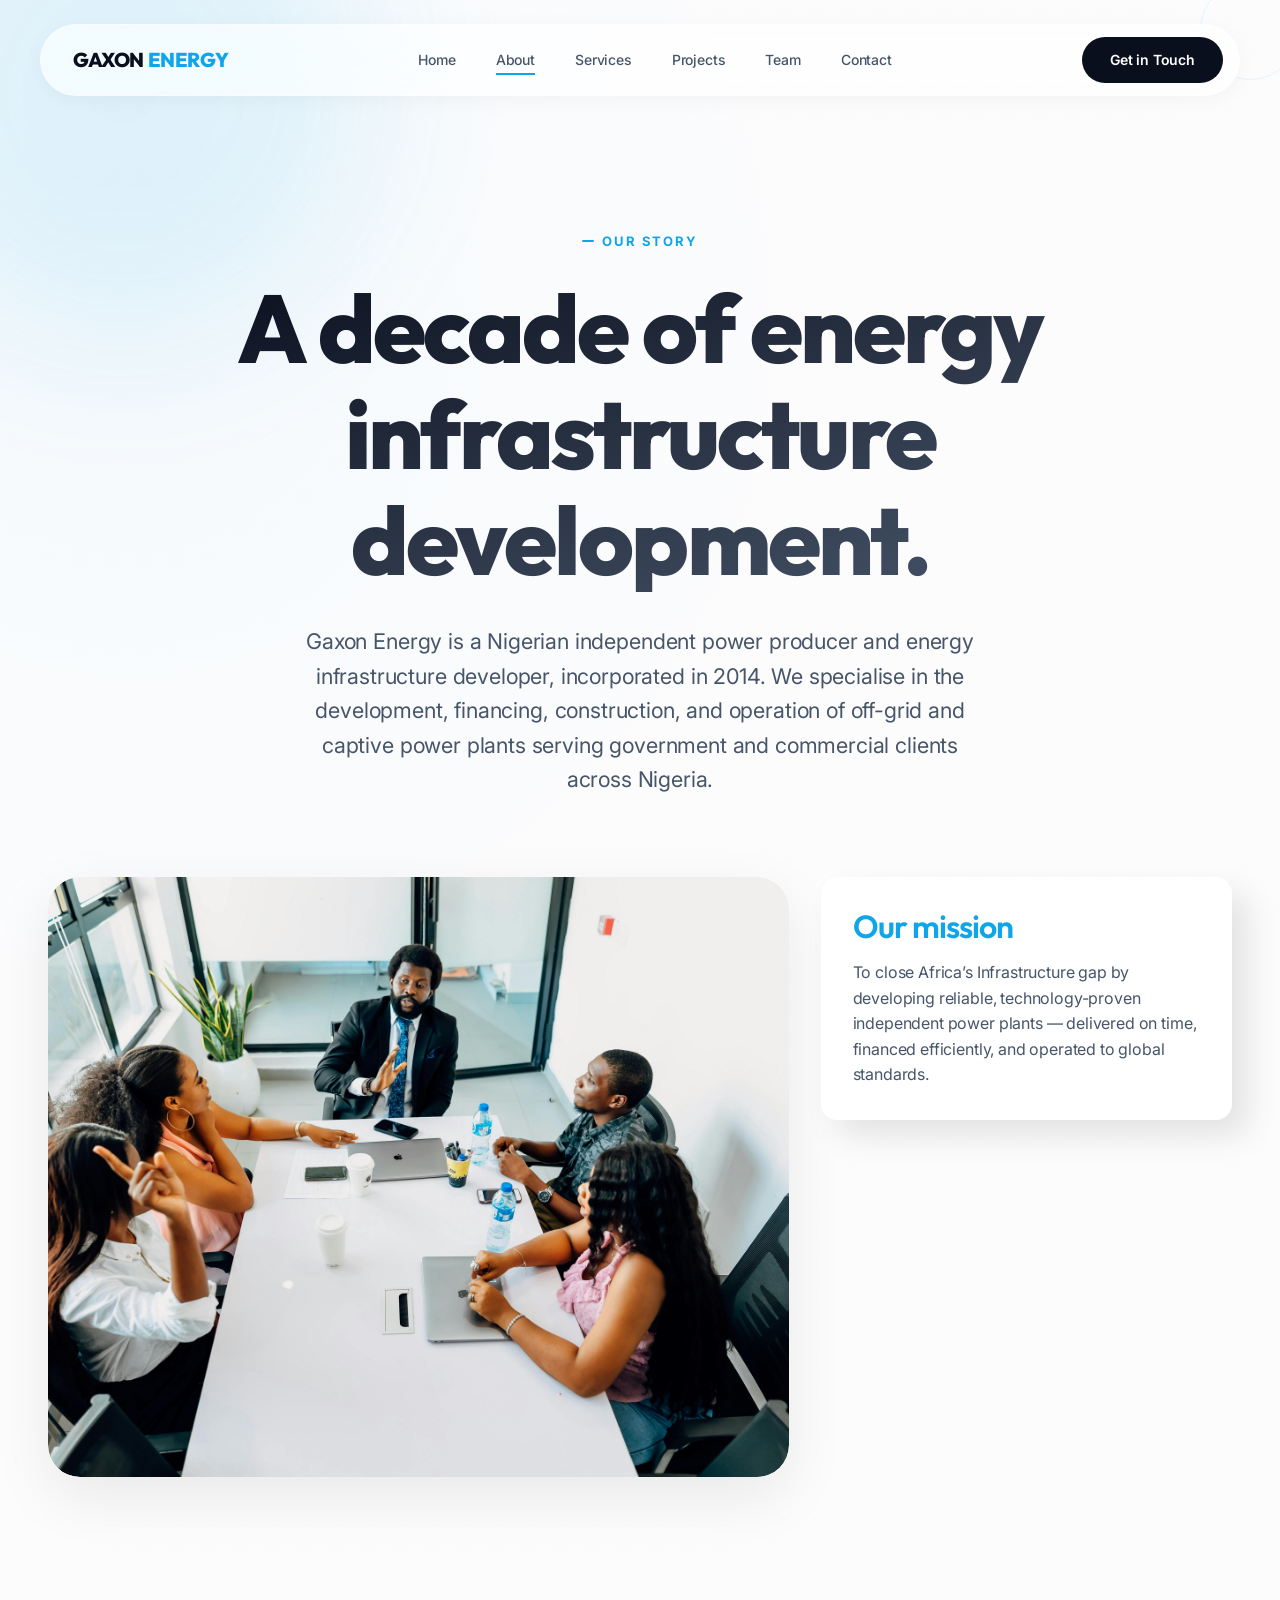
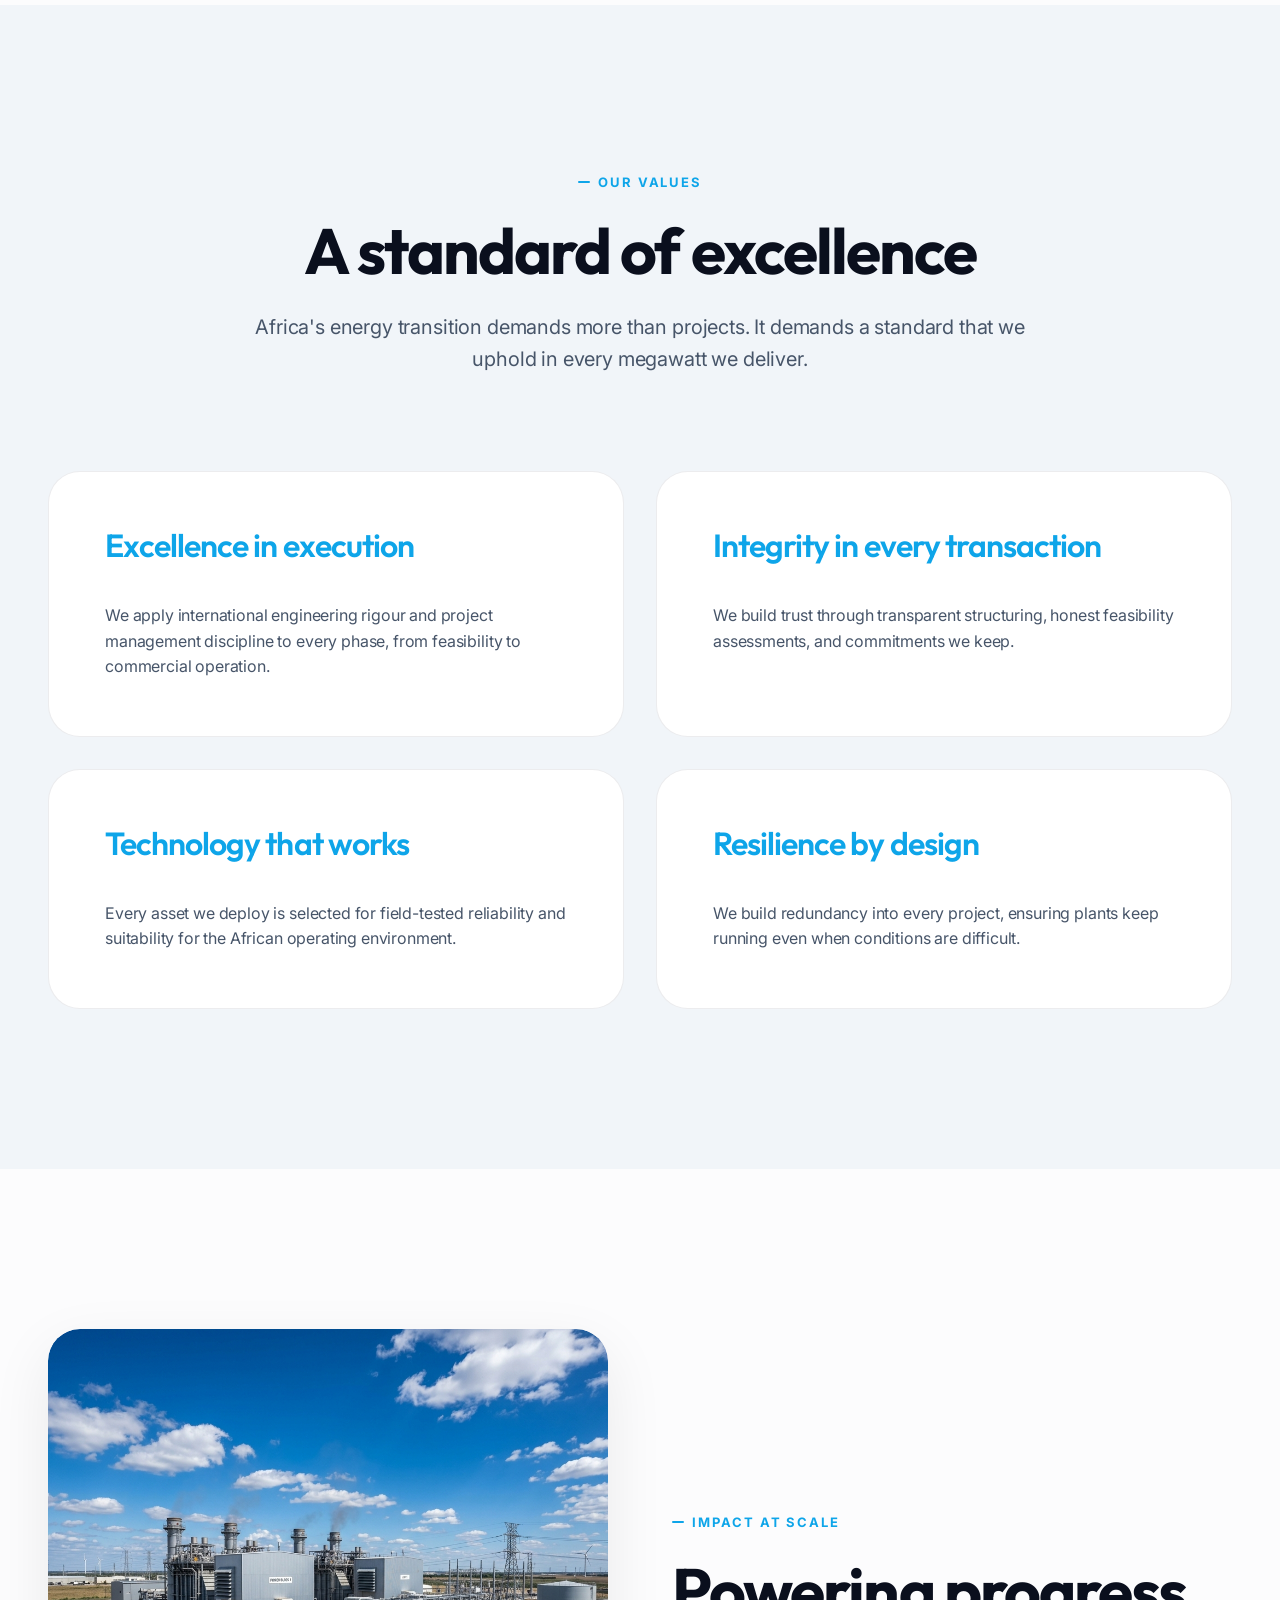
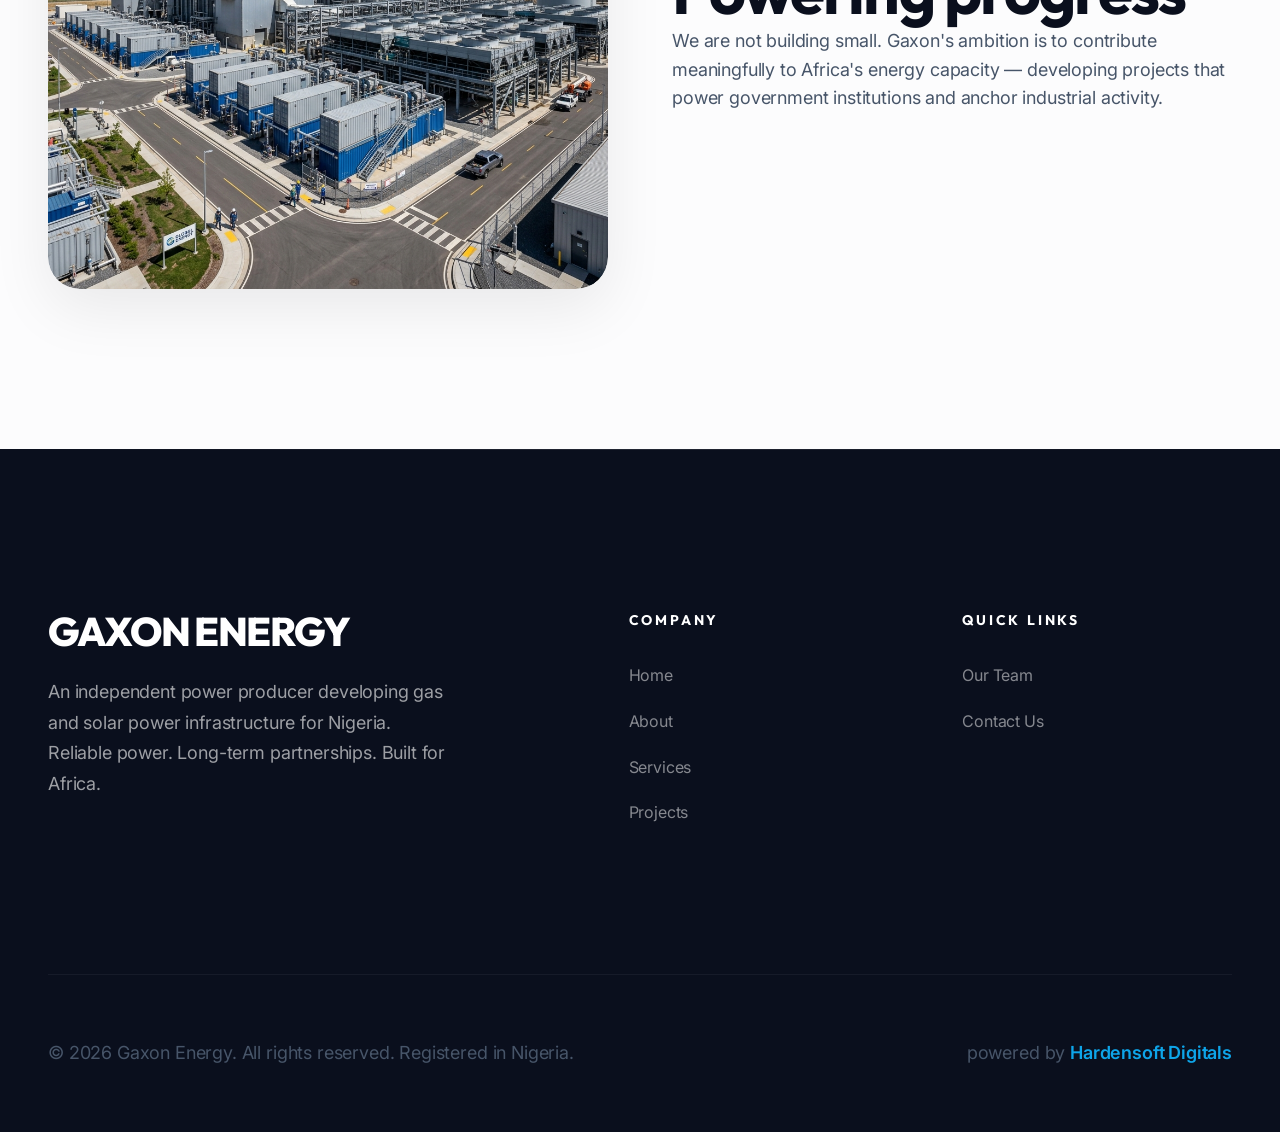
==== commit 3ee58c86: "feat: replace legacy image assets with optimized versions and refactor web page formatting" ====
--- a/about.html
+++ b/about.html
@@ -38,7 +38,7 @@
         
         <div class="hero-grid">
           <div class="hero-image-main">
-            <img src="gaxon_experienced_leadership_1777504709711.png" alt="Gaxon Team" style="border-radius: var(--radius-lg);" />
+            <img src="gaxon_experienced_leadership_new.png" alt="Gaxon Team" style="border-radius: var(--radius-lg);" />
           </div>
           <div class="" style="background-color: white; color: #0b1120ff; padding: 2rem; border-radius: 1rem; box-shadow: 1rem 1rem 2rem rgba(0, 0, 0, 0.1); height: fit-content;">
             <div class="shape-circle-outline" style="top: -20px; right: -20px; width: 100px; height: 100px;"></div>
